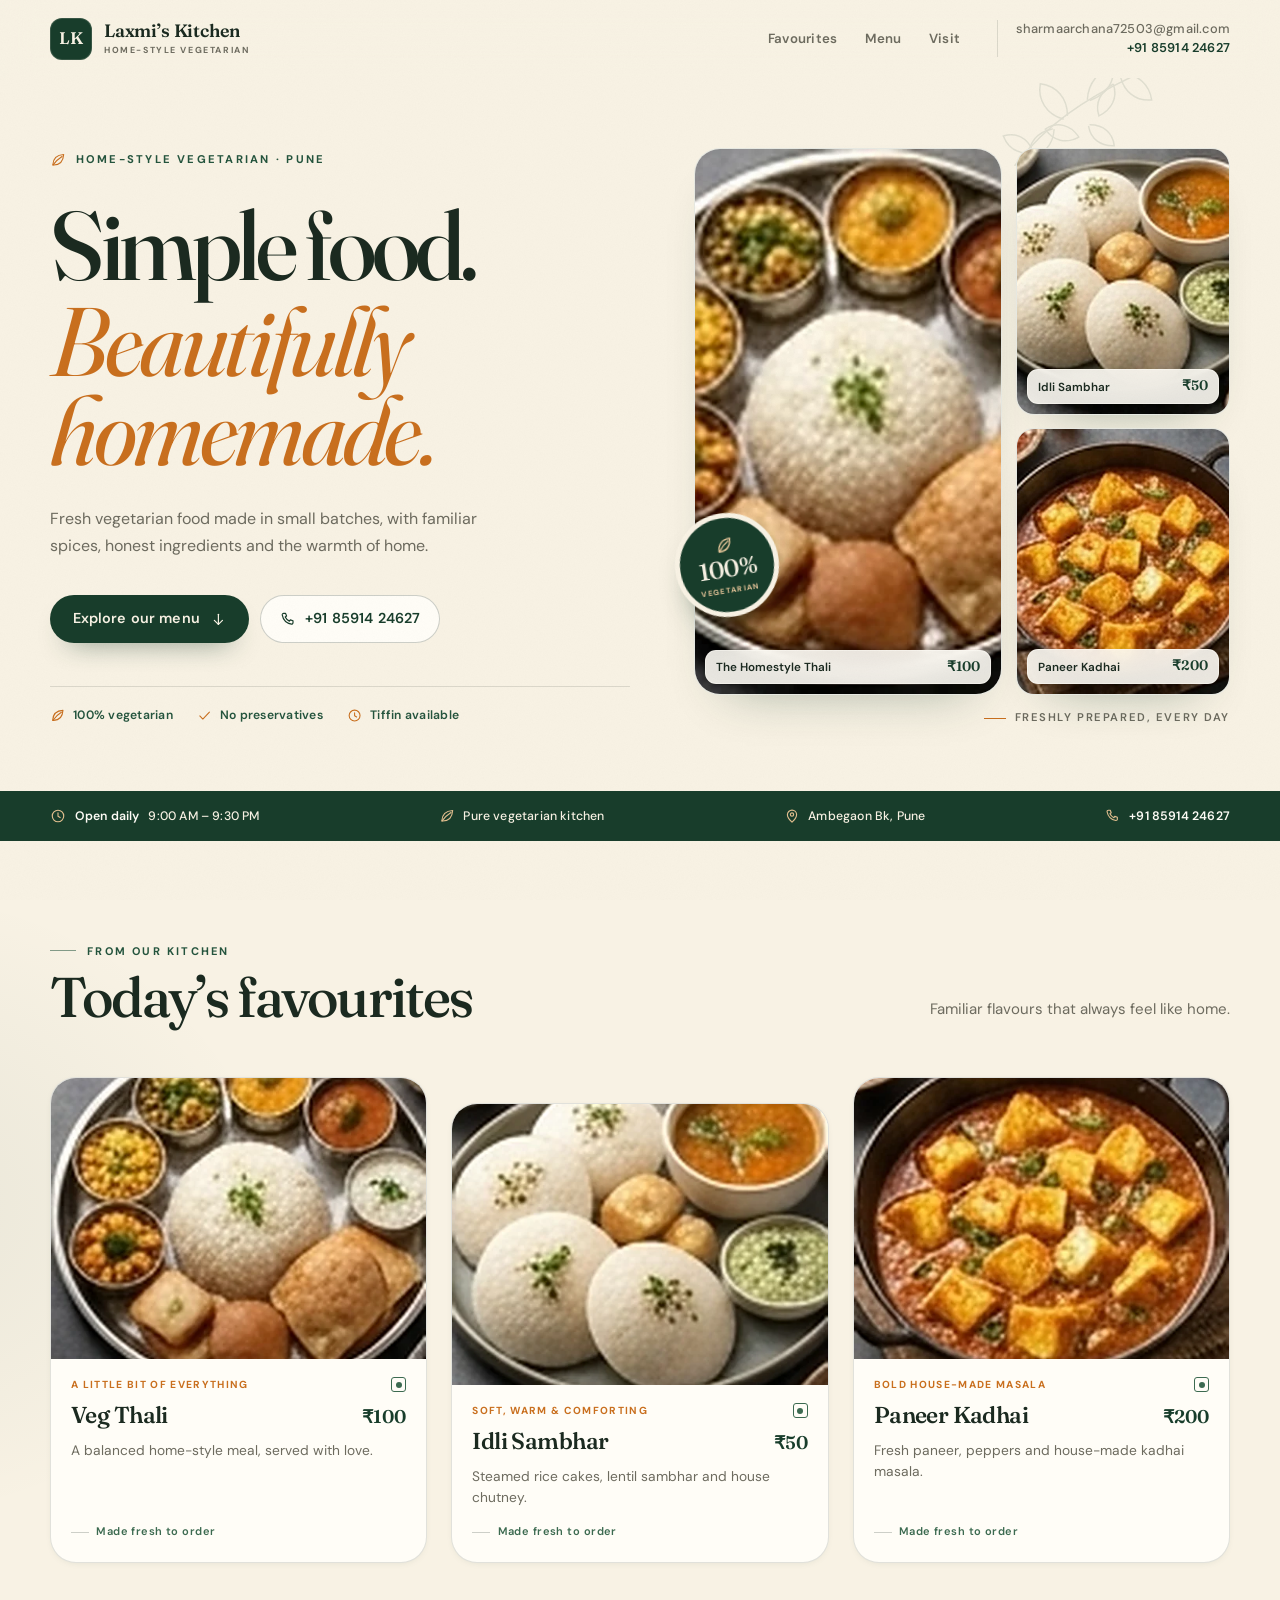
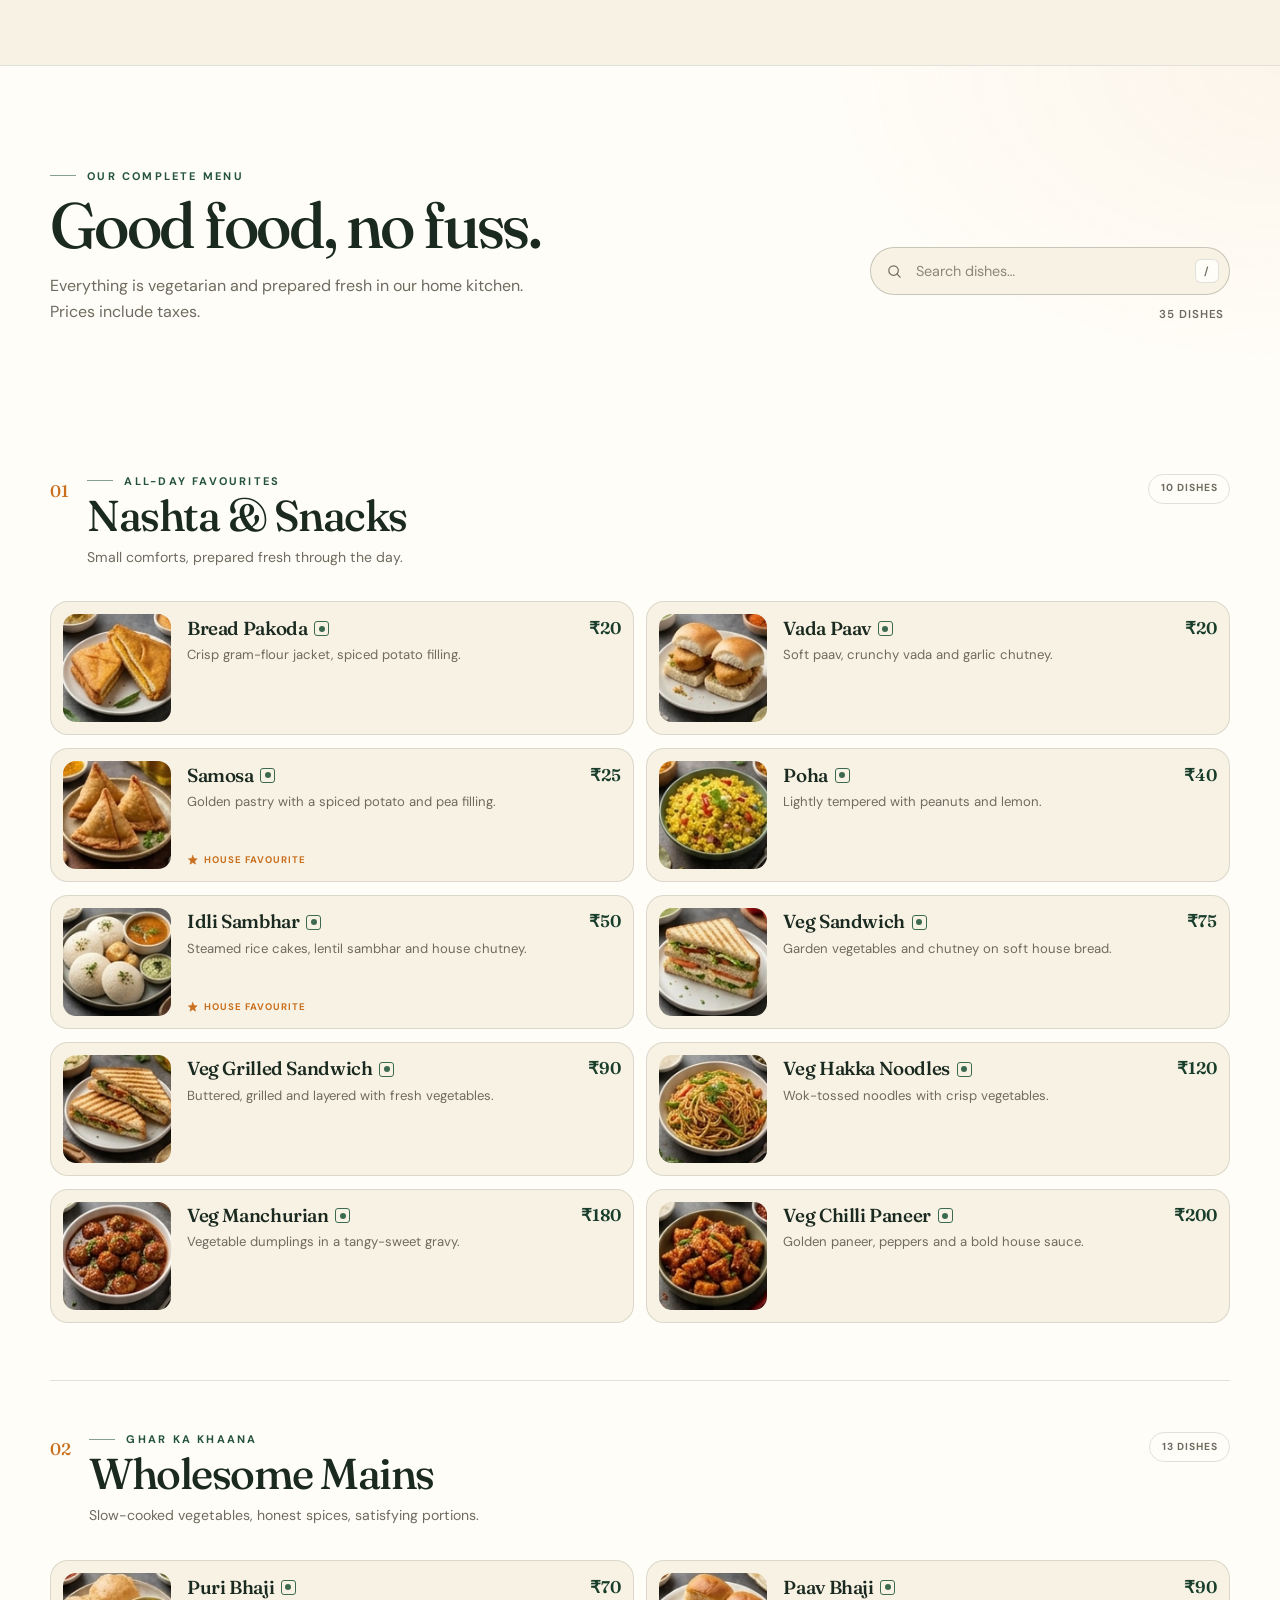
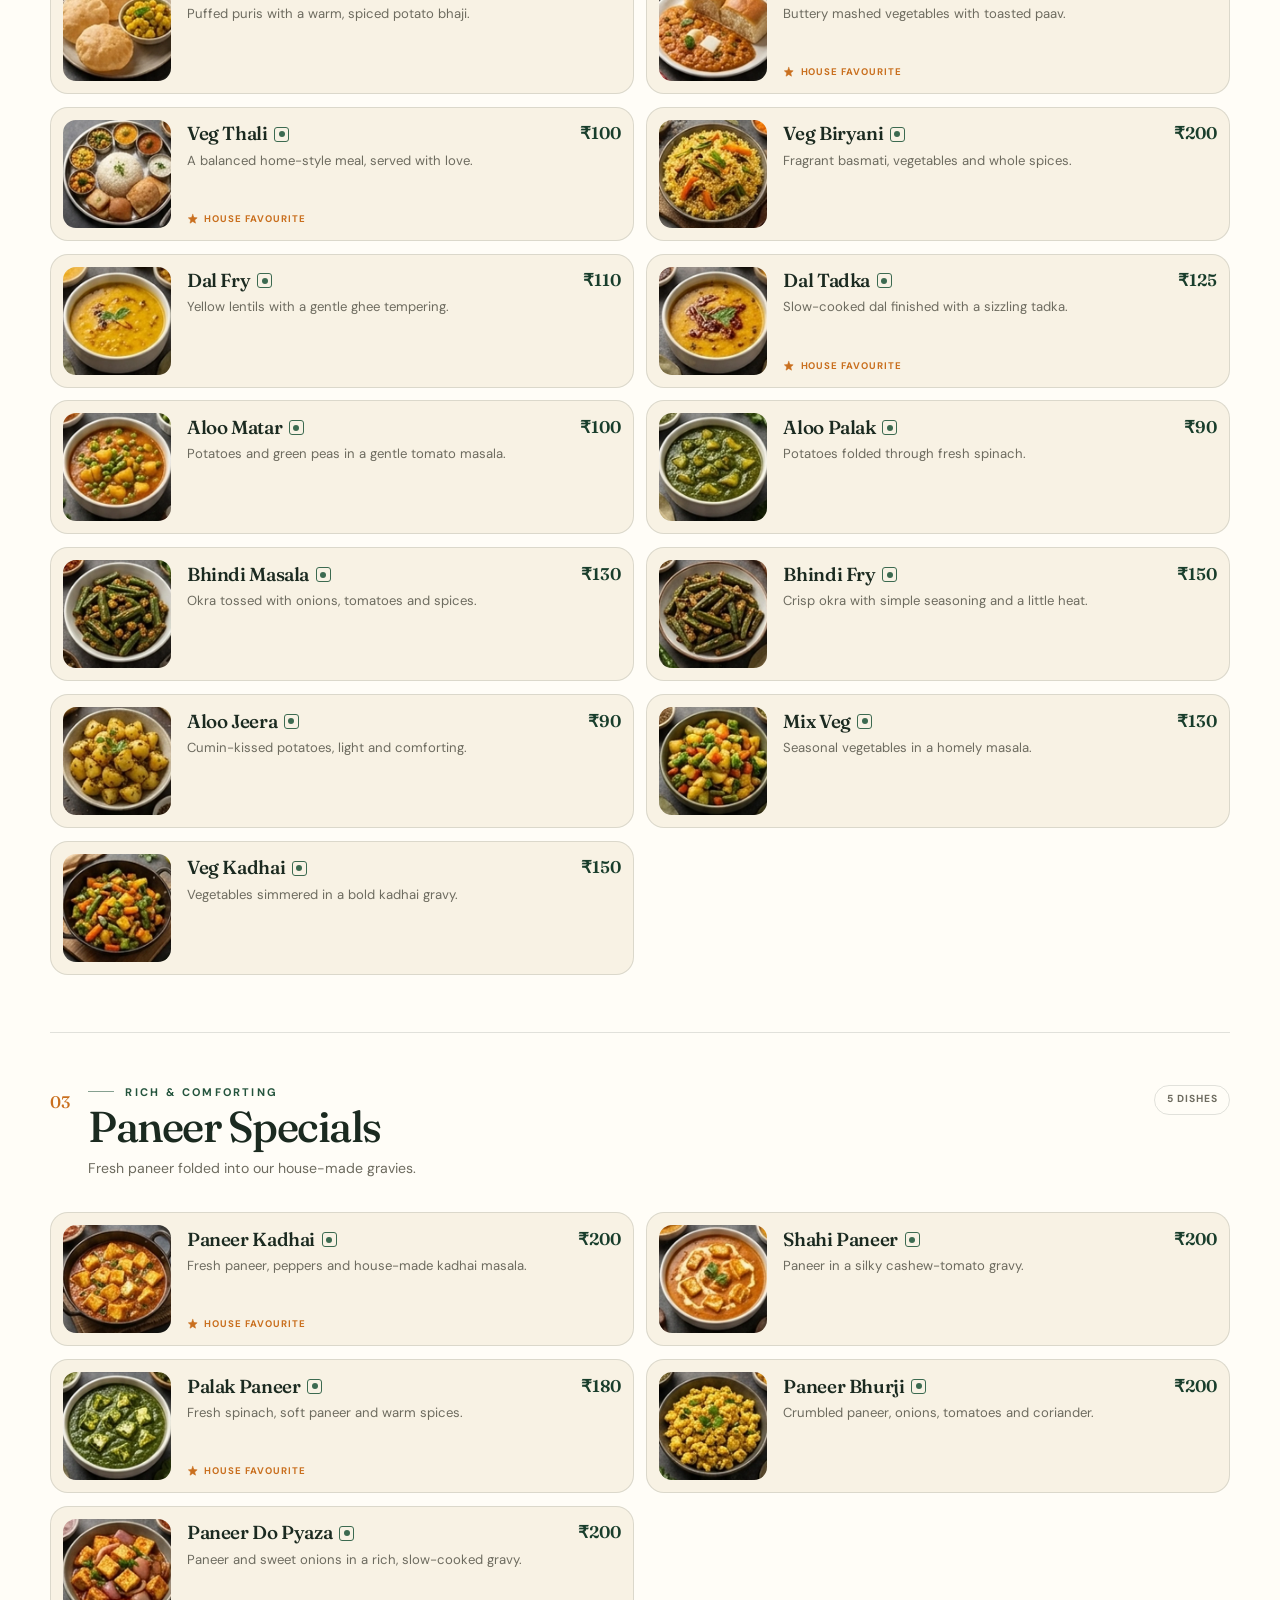
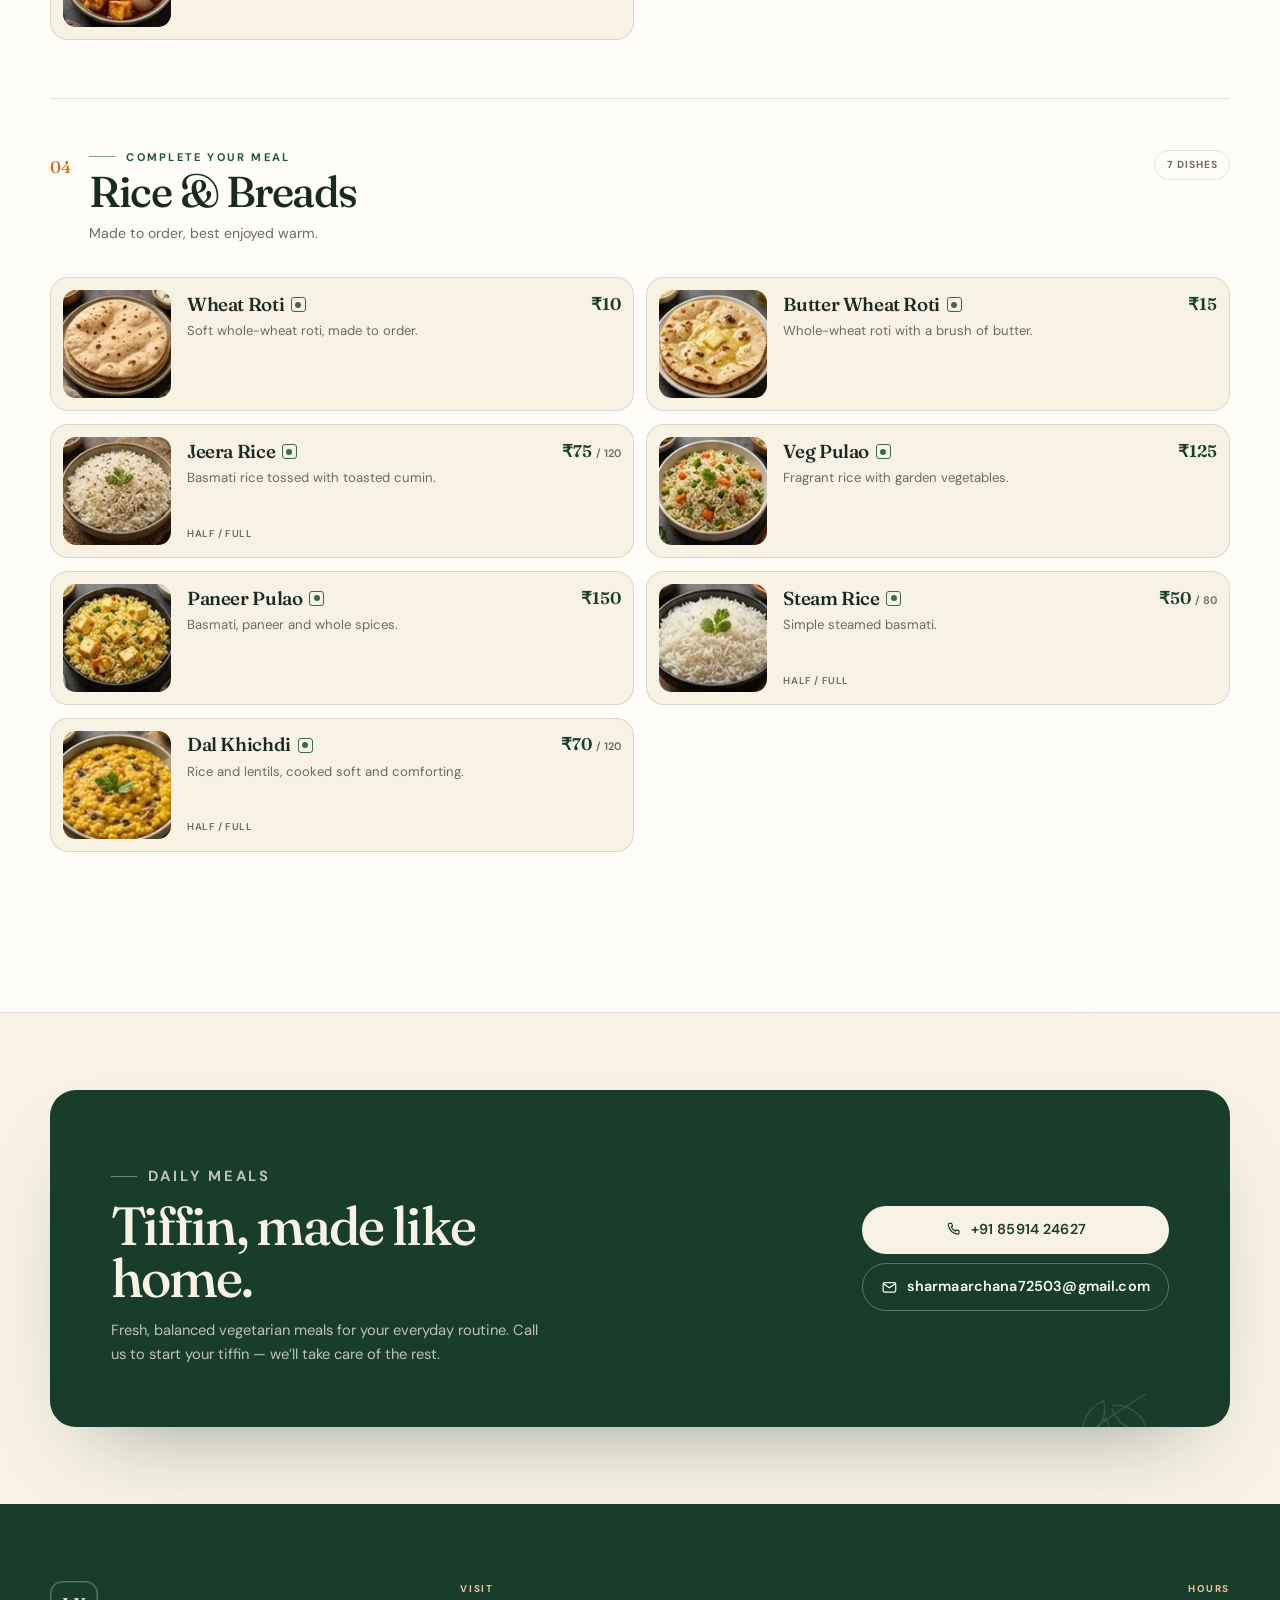
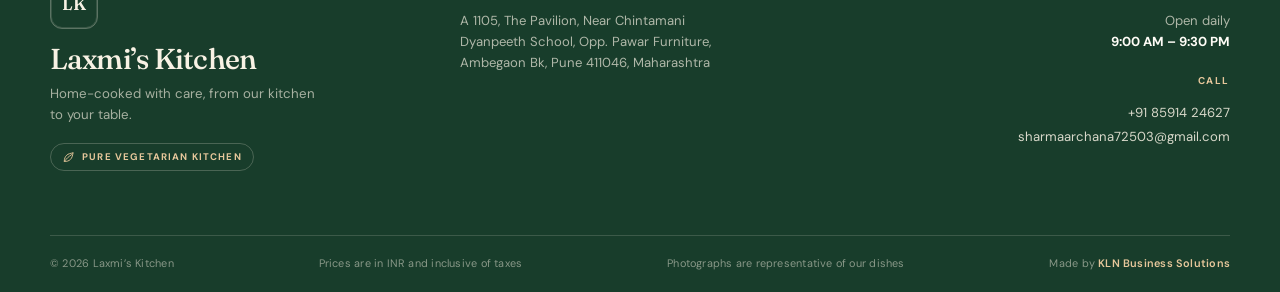
==== index.html @ 430d3365 "Build Laxmi's Kitchen e-menu site Add the 35-dish responsive menu, QR table-card page, static contac" ====
<!doctype html>
<html lang="en">
  <head>
    <meta charset="utf-8" />
    <meta name="viewport" content="width=device-width, initial-scale=1" />
    <title>Laxmi’s Kitchen — Home-style Vegetarian Menu | Ambegaon, Pune</title>
    <meta
      name="description"
      content="Laxmi’s Kitchen is a home-style vegetarian kitchen in Ambegaon Bk, Pune. Explore our menu of fresh snacks, thalis, paneer specials, rice and breads. Tiffin service available."
    />
    <meta name="theme-color" content="#183d2b" />
    <link rel="icon" href="assets/favicon.svg" type="image/svg+xml" />
    <link
      rel="preload"
      href="assets/fonts/fraunces-normal-latin.woff2"
      as="font"
      type="font/woff2"
      crossorigin
    />
    <link
      rel="preload"
      href="assets/fonts/dm-sans-latin.woff2"
      as="font"
      type="font/woff2"
      crossorigin
    />
    <link
      rel="preload"
      href="assets/images/menu/veg-thali.webp"
      as="image"
      type="image/webp"
    />
    <link rel="stylesheet" href="assets/css/styles.css" />

    <meta property="og:type" content="website" />
    <meta property="og:title" content="Laxmi’s Kitchen — Home-style Vegetarian Menu" />
    <meta
      property="og:description"
      content="Simple food, beautifully homemade. Fresh vegetarian snacks, thalis, paneer specials, rice and breads in Ambegaon Bk, Pune."
    />
    <meta property="og:image" content="assets/images/og-cover.jpg" />
    <meta property="og:locale" content="en_IN" />
    <meta name="twitter:card" content="summary_large_image" />
    <meta name="twitter:title" content="Laxmi’s Kitchen — Home-style Vegetarian Menu" />
    <meta
      name="twitter:description"
      content="Simple food, beautifully homemade. Fresh vegetarian food in Ambegaon Bk, Pune."
    />
    <meta name="twitter:image" content="assets/images/og-cover.jpg" />

    <script type="application/ld+json">
      {
        "@context": "https://schema.org",
        "@type": "Restaurant",
        "name": "Laxmi’s Kitchen",
        "description": "Home-style vegetarian kitchen in Ambegaon Bk, Pune. Fresh snacks, thalis, paneer specials, rice and breads. Tiffin service available.",
        "servesCuisine": ["Indian", "Vegetarian", "Home-style"],
        "priceRange": "₹10–₹200",
        "telephone": "+91 85914 24627",
        "email": "sharmaarchana72503@gmail.com",
        "address": {
          "@type": "PostalAddress",
          "streetAddress": "A 1105, The Pavilion, Near Chintamani Dyanpeeth School, Opp. Pawar Furniture, Ambegaon Bk",
          "addressLocality": "Pune",
          "postalCode": "411046",
          "addressRegion": "Maharashtra",
          "addressCountry": "IN"
        },
        "openingHoursSpecification": [
          {
            "@type": "OpeningHoursSpecification",
            "dayOfWeek": [
              "Monday",
              "Tuesday",
              "Wednesday",
              "Thursday",
              "Friday",
              "Saturday",
              "Sunday"
            ],
            "opens": "09:00",
            "closes": "21:30"
          }
        ],
        "hasMenu": "#menu",
        "acceptsReservations": "False"
      }
    </script>

    <script src="assets/js/menu-data.js" defer></script>
    <script src="assets/js/app.js" defer></script>
  </head>

  <body>
    <svg class="sprite" aria-hidden="true" focusable="false">
      <defs>
        <symbol id="icon-leaf" viewBox="0 0 24 24">
          <path d="M20.5 3.8C10.4 4.3 4.7 9 4.2 19.5c9.8.6 15.5-4.7 16.3-15.7Z" />
          <path d="M4.7 19.3C8.4 14.2 12.6 10.2 18 6.8" />
        </symbol>
        <symbol id="icon-clock" viewBox="0 0 24 24">
          <circle cx="12" cy="12" r="8.6" />
          <path d="M12 7.4v4.9l3.2 2" />
        </symbol>
        <symbol id="icon-pin" viewBox="0 0 24 24">
          <path d="M12 21.2s6.9-6.1 6.9-11.1a6.9 6.9 0 1 0-13.8 0c0 5 6.9 11.1 6.9 11.1Z" />
          <circle cx="12" cy="9.9" r="2.5" />
        </symbol>
        <symbol id="icon-phone" viewBox="0 0 24 24">
          <path
            d="M6.6 3.4h2.8l1.4 3.8-1.9 1.4a12.4 12.4 0 0 0 5.9 5.9l1.4-1.9 3.8 1.4v2.8a2 2 0 0 1-2.2 2A16.4 16.4 0 0 1 4.6 5.6a2 2 0 0 1 2-2.2Z"
          />
        </symbol>
        <symbol id="icon-mail" viewBox="0 0 24 24">
          <rect x="3" y="5.2" width="18" height="13.6" rx="2.2" />
          <path d="m4 7 8 5.6L20 7" />
        </symbol>
        <symbol id="icon-arrow-down" viewBox="0 0 24 24">
          <path d="M12 4.8v14.4" />
          <path d="m6.2 13.4 5.8 5.8 5.8-5.8" />
        </symbol>
        <symbol id="icon-arrow-up" viewBox="0 0 24 24">
          <path d="M12 19.2V4.8" />
          <path d="m6.2 10.6 5.8-5.8 5.8 5.8" />
        </symbol>
        <symbol id="icon-arrow-up-right" viewBox="0 0 24 24">
          <path d="M7 17 17 7" />
          <path d="M8.2 7H17v8.8" />
        </symbol>
        <symbol id="icon-search" viewBox="0 0 24 24">
          <circle cx="10.8" cy="10.8" r="6.8" />
          <path d="m15.8 15.8 4.4 4.4" />
        </symbol>
        <symbol id="icon-close" viewBox="0 0 24 24">
          <path d="M6 6l12 12M18 6 6 18" />
        </symbol>
        <symbol id="icon-check" viewBox="0 0 24 24">
          <path d="m4.4 12.6 4.8 4.8 10.4-11" />
        </symbol>
        <symbol id="icon-star" viewBox="0 0 24 24">
          <path d="m12 3.2 2.5 6.4 6.7.5-5.1 4.4 1.6 6.7L12 17.6l-5.7 3.6 1.6-6.7-5.1-4.4 6.7-.5L12 3.2Z" />
        </symbol>
        <symbol id="icon-printer" viewBox="0 0 24 24">
          <path d="M7 8V3.8h10V8" />
          <rect x="3.5" y="8" width="17" height="8.2" rx="2" />
          <path d="M7 13h10v7.2H7z" />
        </symbol>
        <symbol id="icon-download" viewBox="0 0 24 24">
          <path d="M12 3.5v11.2" />
          <path d="m7.2 10 4.8 4.8 4.8-4.8" />
          <path d="M4.8 20.2h14.4" />
        </symbol>
        <symbol id="leaf-branch" viewBox="0 0 240 240">
          <g stroke="currentColor" stroke-width="2.4" stroke-linecap="round" fill="none">
            <path d="M16 224C52 160 106 102 216 36" />
            <path d="M82 140c-27-4-45-24-44-51 27 0 46 17 50 44" />
            <path d="M116 103c-2-26 11-47 34-57 5 25-5 45-29 58" />
            <path d="M70 159c2 24-11 43-34 50-4-24 8-43 31-51" />
            <path d="M154 74c10 20 3 40-16 53-10-20-2-40 15-53" />
            <path d="M164 54c26-2 47 12 54 36-25 6-46-7-55-31" />
            <path d="M38 201c-20 4-37-3-47-21 19-9 38-3 50 17" />
            <path d="M111 165c-19 14-40 12-55-5 17-15 38-13 54 4" />
            <path d="M126 143c21-3 38 8 43 28-22 4-39-6-45-25" />
          </g>
        </symbol>
      </defs>
    </svg>

    <a class="skip-link" href="#menu">Skip to the menu</a>
    <div class="grain" aria-hidden="true"></div>

    <header class="site-header" id="site-header">
      <div class="container header-inner">
        <a class="brand" href="#top" aria-label="Laxmi’s Kitchen — back to top">
          <span class="brand__mark" aria-hidden="true">LK</span>
          <span class="brand__text">
            <strong>Laxmi’s Kitchen</strong>
            <small>Home-style vegetarian</small>
          </span>
        </a>

        <nav class="site-nav" aria-label="Primary">
          <a href="#featured">Favourites</a>
          <a href="#menu">Menu</a>
          <a href="#visit">Visit</a>
        </nav>

        <div class="header-contact">
          <span class="header-contact__line">sharmaarchana72503@gmail.com</span>
          <span class="header-contact__line header-contact__phone">+91 85914 24627</span>
        </div>
      </div>
    </header>

    <main>
      <!-- Hero -->
      <section class="hero" id="top" aria-labelledby="hero-title">
        <svg class="leaf-art leaf-art--hero" aria-hidden="true">
          <use href="#leaf-branch"></use>
        </svg>

        <div class="container hero__inner">
          <div class="hero__copy">
            <p class="hero__kicker">
              <svg class="icon" aria-hidden="true"><use href="#icon-leaf"></use></svg>
              Home-style vegetarian · Pune
            </p>

            <h1 id="hero-title">
              Simple food.<br />
              <em>Beautifully homemade.</em>
            </h1>

            <p class="hero__lead">
              Fresh vegetarian food made in small batches, with familiar spices,
              honest ingredients and the warmth of home.
            </p>

            <div class="hero__actions">
              <a class="btn btn--primary" href="#menu">
                Explore our menu
                <svg class="icon" aria-hidden="true"><use href="#icon-arrow-down"></use></svg>
              </a>
              <span class="contact-card contact-card--outline">
                <svg class="icon" aria-hidden="true"><use href="#icon-phone"></use></svg>
                <span>+91 85914 24627</span>
              </span>
            </div>

            <div class="hero__trust">
              <span>
                <svg class="icon" aria-hidden="true"><use href="#icon-leaf"></use></svg>
                100% vegetarian
              </span>
              <span>
                <svg class="icon" aria-hidden="true"><use href="#icon-check"></use></svg>
                No preservatives
              </span>
              <span>
                <svg class="icon" aria-hidden="true"><use href="#icon-clock"></use></svg>
                Tiffin available
              </span>
            </div>
          </div>

          <div class="hero__visual">
            <div class="hero-gallery">
              <figure class="hero-card hero-card--tall">
                <img
                  src="assets/images/menu/veg-thali.webp"
                  alt="A home-style vegetarian thali with rice, rotis, dal and seasonal vegetables"
                  width="480"
                  height="480"
                  fetchpriority="high"
                  decoding="async"
                />
                <figcaption>
                  <span>The Homestyle Thali</span>
                  <strong>₹100</strong>
                </figcaption>
              </figure>

              <figure class="hero-card">
                <img
                  src="assets/images/menu/idli-sambhar.webp"
                  alt="Soft idlis served with sambhar and coconut chutney"
                  width="480"
                  height="480"
                  decoding="async"
                />
                <figcaption>
                  <span>Idli Sambhar</span>
                  <strong>₹50</strong>
                </figcaption>
              </figure>

              <figure class="hero-card">
                <img
                  src="assets/images/menu/paneer-kadhai.webp"
                  alt="Paneer kadhai with peppers in a rich tomato gravy"
                  width="480"
                  height="480"
                  decoding="async"
                />
                <figcaption>
                  <span>Paneer Kadhai</span>
                  <strong>₹200</strong>
                </figcaption>
              </figure>
            </div>

            <div class="hero-seal" aria-hidden="true">
              <svg class="icon"><use href="#icon-leaf"></use></svg>
              <strong>100%</strong>
              <span>Vegetarian</span>
            </div>

            <p class="hero__caption">Freshly prepared, every day</p>
          </div>
        </div>
      </section>

      <!-- Info strip -->
      <div class="info-strip">
        <div class="container info-strip__inner">
          <span>
            <svg class="icon" aria-hidden="true"><use href="#icon-clock"></use></svg>
            <span><strong>Open daily</strong> 9:00 AM – 9:30 PM</span>
          </span>
          <span>
            <svg class="icon" aria-hidden="true"><use href="#icon-leaf"></use></svg>
            Pure vegetarian kitchen
          </span>
          <span>
            <svg class="icon" aria-hidden="true"><use href="#icon-pin"></use></svg>
            Ambegaon Bk, Pune
          </span>
          <span>
            <svg class="icon" aria-hidden="true"><use href="#icon-phone"></use></svg>
            <strong>+91 85914 24627</strong>
          </span>
        </div>
      </div>

      <!-- Featured -->
      <section class="section featured" id="featured" aria-labelledby="featured-title">
        <div class="container">
          <header class="section-head">
            <div>
              <p class="eyebrow">From our kitchen</p>
              <h2 id="featured-title">Today’s favourites</h2>
            </div>
            <p class="section-head__note">
              Familiar flavours that always feel like home.
            </p>
          </header>

          <div class="featured-grid" id="featured-grid"></div>
        </div>
      </section>

      <!-- Menu -->
      <section class="section menu" id="menu" aria-labelledby="menu-title">
        <div class="container">
          <div class="menu-intro">
            <div class="menu-intro__copy">
              <p class="eyebrow">Our complete menu</p>
              <h2 id="menu-title">Good food, no fuss.</h2>
              <p>
                Everything is vegetarian and prepared fresh in our home kitchen.
                Prices include taxes.
              </p>
            </div>

            <div class="menu-tools">
              <label class="search" for="menu-search">
                <svg class="icon" aria-hidden="true"><use href="#icon-search"></use></svg>
                <input
                  type="search"
                  id="menu-search"
                  name="menu-search"
                  placeholder="Search dishes…"
                  aria-label="Search the menu"
                  autocomplete="off"
                  spellcheck="false"
                />
                <kbd aria-hidden="true">/</kbd>
                <button
                  class="search__clear"
                  type="button"
                  id="search-clear"
                  aria-label="Clear search"
                >
                  <svg class="icon" aria-hidden="true"><use href="#icon-close"></use></svg>
                </button>
              </label>
              <p class="menu-count" id="menu-count" aria-live="polite">35 dishes</p>
            </div>
          </div>

          <nav class="category-nav" id="category-nav" aria-label="Menu categories"></nav>

          <div class="menu-groups" id="menu-groups"></div>

          <div class="menu-empty" id="menu-empty" hidden>
            <svg class="icon" aria-hidden="true"><use href="#icon-search"></use></svg>
            <h3>No dishes found</h3>
            <p>Try another name, or clearly search for a category like “paneer”.</p>
            <button class="btn btn--outline btn--small" type="button" id="empty-clear">
              Clear search
            </button>
          </div>

          <noscript>
            <p style="margin-top: 2rem; font-size: 0.95rem">
              Our interactive menu needs JavaScript. Please call
              <strong>+91 85914 24627</strong> to order, or ask us for a printed menu.
            </p>
          </noscript>
        </div>
      </section>

      <!-- Tiffin -->
      <div class="tiffin-wrap">
        <div class="container">
          <section class="tiffin" aria-labelledby="tiffin-title">
            <svg class="leaf-art" aria-hidden="true"><use href="#leaf-branch"></use></svg>
            <div class="tiffin__copy">
              <p class="eyebrow eyebrow--light">Daily meals</p>
              <h2 id="tiffin-title">Tiffin, made like home.</h2>
              <p>
                Fresh, balanced vegetarian meals for your everyday routine. Call us
                to start your tiffin — we’ll take care of the rest.
              </p>
            </div>
            <div class="tiffin__actions">
              <span class="contact-card contact-card--cream">
                <svg class="icon" aria-hidden="true"><use href="#icon-phone"></use></svg>
                <span>+91 85914 24627</span>
              </span>
              <span class="contact-card contact-card--ghost-light contact-card--email">
                <svg class="icon" aria-hidden="true"><use href="#icon-mail"></use></svg>
                <span>sharmaarchana72503@gmail.com</span>
              </span>
            </div>
          </section>
        </div>
      </div>
    </main>

    <!-- Footer -->
    <footer class="site-footer" id="visit">
      <svg class="leaf-art" aria-hidden="true"><use href="#leaf-branch"></use></svg>
      <div class="container">
        <div class="footer-grid">
          <div class="footer-brand">
            <span class="brand__mark brand__mark--light" aria-hidden="true">LK</span>
            <h2>Laxmi’s Kitchen</h2>
            <p>Home-cooked with care, from our kitchen to your table.</p>
            <span class="footer-tag">
              <svg class="icon" aria-hidden="true"><use href="#icon-leaf"></use></svg>
              Pure vegetarian kitchen
            </span>
          </div>

          <div class="footer-col">
            <h3>Visit</h3>
            <address>
              A 1105, The Pavilion, Near Chintamani Dyanpeeth School,
              Opp. Pawar Furniture, Ambegaon Bk, Pune 411046, Maharashtra
            </address>
          </div>

          <div class="footer-col">
            <h3>Hours</h3>
            <p>Open daily<br /><strong>9:00 AM – 9:30 PM</strong></p>
            <h3 class="footer-spaced">Call</h3>
            <span class="footer-contact">+91 85914 24627</span>
            <span class="footer-contact footer-email">sharmaarchana72503@gmail.com</span>
          </div>
        </div>

        <div class="footer-bottom">
          <span>© <span id="year">2026</span> Laxmi’s Kitchen</span>
          <span>Prices are in INR and inclusive of taxes</span>
          <span>Photographs are representative of our dishes</span>
          <span class="footer-credit">Made by <strong>KLN Business Solutions</strong></span>
        </div>
      </div>
    </footer>

    <button class="to-top" type="button" id="to-top" aria-label="Back to top" title="Back to top">
      <svg class="icon" aria-hidden="true"><use href="#icon-arrow-up"></use></svg>
    </button>

  </body>
</html>
---- assets/css/styles.css ----
/* ==========================================================================
   Laxmi's Kitchen — styles
   A warm, editorial e-menu. No frameworks, no build step.
   ========================================================================== */

/* ---------- Fonts ---------- */
@font-face {
  font-family: "Fraunces";
  src: url("../fonts/fraunces-normal-latin.woff2") format("woff2");
  font-weight: 400 700;
  font-style: normal;
  font-display: swap;
}

@font-face {
  font-family: "Fraunces";
  src: url("../fonts/fraunces-italic-latin.woff2") format("woff2");
  font-weight: 400 600;
  font-style: italic;
  font-display: swap;
}

@font-face {
  font-family: "DM Sans";
  src: url("../fonts/dm-sans-latin.woff2") format("woff2");
  font-weight: 400 700;
  font-style: normal;
  font-display: swap;
}

/* ---------- Tokens ---------- */
:root {
  --font-serif: "Fraunces", "Iowan Old Style", "Palatino Linotype", Georgia, serif;
  --font-sans: "DM Sans", ui-sans-serif, system-ui, -apple-system, "Segoe UI", sans-serif;

  --cream: #f8f2e4;
  --cream-deep: #f1e7d2;
  --paper: #fffdf7;
  --ink: #1b2a20;
  --green: #183d2b;
  --green-2: #24543d;
  --green-3: #3c6a50;
  --sage: #879b89;
  --saffron: #c96f1e;
  --saffron-soft: #f1dfc6;
  --terracotta: #b4522b;
  --muted: #6d6b5f;
  --line: rgba(27, 42, 32, 0.13);
  --line-strong: rgba(27, 42, 32, 0.22);

  --shadow-sm: 0 2px 10px -6px rgba(24, 61, 43, 0.25);
  --shadow-md: 0 24px 50px -34px rgba(24, 61, 43, 0.45);
  --shadow-lg: 0 40px 90px -50px rgba(24, 61, 43, 0.55);

  --radius-sm: 12px;
  --radius: 18px;
  --radius-lg: 26px;
  --header-h: 78px;
  --gutter: clamp(1.15rem, 4vw, 3rem);
  --max: 1180px;
  --ease: cubic-bezier(0.2, 0.7, 0.2, 1);
}

/* ---------- Reset ---------- */
*,
*::before,
*::after {
  box-sizing: border-box;
}

* {
  margin: 0;
}

html {
  scroll-behavior: smooth;
  -webkit-text-size-adjust: 100%;
}

body {
  min-height: 100vh;
  font-family: var(--font-sans);
  font-size: 1rem;
  line-height: 1.6;
  color: var(--ink);
  background:
    radial-gradient(900px 620px at 88% -8%, rgba(201, 111, 30, 0.12), transparent 62%),
    radial-gradient(720px 540px at -12% 18%, rgba(24, 61, 43, 0.07), transparent 60%),
    var(--cream);
  -webkit-font-smoothing: antialiased;
  text-rendering: optimizeLegibility;
  overflow-x: hidden;
}

img,
svg {
  display: block;
  max-width: 100%;
}

img {
  height: auto;
}

button,
input {
  font: inherit;
  color: inherit;
}

button {
  cursor: pointer;
  border: 0;
  background: none;
}

a {
  color: inherit;
  text-decoration: none;
}

address {
  font-style: normal;
}

::selection {
  background: var(--green);
  color: var(--cream);
}

:focus-visible {
  outline: 2.5px solid var(--saffron);
  outline-offset: 3px;
  border-radius: 4px;
}

/* ---------- Utilities ---------- */
[hidden] {
  display: none !important;
}

.sprite {
  position: absolute;
  width: 0;
  height: 0;
  overflow: hidden;
}

.container {
  width: min(100% - (var(--gutter) * 2), var(--max));
  margin-inline: auto;
}

.eyebrow {
  display: flex;
  align-items: center;
  gap: 0.7rem;
  font-size: 0.69rem;
  font-weight: 700;
  letter-spacing: 0.2em;
  line-height: 1.3;
  text-transform: uppercase;
  color: var(--green-2);
}

.eyebrow::before {
  content: "";
  width: 26px;
  height: 1px;
  flex: 0 0 auto;
  background: currentColor;
  opacity: 0.55;
}

.eyebrow--light {
  color: #e6c79b;
}

.icon {
  width: 1.15rem;
  height: 1.15rem;
  flex: 0 0 auto;
  fill: none;
  stroke: currentColor;
  stroke-width: 1.7;
  stroke-linecap: round;
  stroke-linejoin: round;
}

.skip-link {
  position: fixed;
  top: 0.75rem;
  left: 0.75rem;
  z-index: 200;
  padding: 0.65rem 1rem;
  border-radius: 999px;
  background: var(--green);
  color: var(--cream);
  font-size: 0.85rem;
  font-weight: 600;
  transform: translateY(-160%);
  transition: transform 0.2s var(--ease);
}

.skip-link:focus {
  transform: translateY(0);
}

.visually-hidden {
  position: absolute !important;
  width: 1px;
  height: 1px;
  padding: 0;
  margin: -1px;
  overflow: hidden;
  clip: rect(0 0 0 0);
  white-space: nowrap;
  border: 0;
}

/* Paper grain */
.grain {
  position: fixed;
  inset: 0;
  z-index: 90;
  pointer-events: none;
  opacity: 0.22;
  mix-blend-mode: multiply;
  background-image: url("data:image/svg+xml,%3Csvg xmlns='http://www.w3.org/2000/svg' width='180' height='180'%3E%3Cfilter id='n'%3E%3CfeTurbulence type='fractalNoise' baseFrequency='.85' numOctaves='3' stitchTiles='stitch'/%3E%3CfeColorMatrix type='saturate' values='0'/%3E%3C/filter%3E%3Crect width='100%25' height='100%25' filter='url(%23n)' opacity='.16'/%3E%3C/svg%3E");
}

/* ---------- Buttons ---------- */
.btn {
  display: inline-flex;
  align-items: center;
  justify-content: center;
  gap: 0.6rem;
  min-height: 48px;
  padding: 0.85rem 1.35rem;
  border: 1px solid transparent;
  border-radius: 999px;
  font-size: 0.9rem;
  font-weight: 600;
  line-height: 1.1;
  letter-spacing: 0.01em;
  white-space: nowrap;
  transition: background-color 0.25s var(--ease), border-color 0.25s var(--ease),
    color 0.25s var(--ease), transform 0.25s var(--ease), box-shadow 0.25s var(--ease);
}

.btn:hover {
  transform: translateY(-2px);
}

.btn:active {
  transform: translateY(0);
}

.btn--primary {
  background: var(--green);
  color: var(--cream);
  box-shadow: 0 14px 28px -18px rgba(24, 61, 43, 0.85);
}

.btn--primary:hover {
  background: var(--green-2);
  box-shadow: 0 18px 34px -18px rgba(24, 61, 43, 0.85);
}

.btn--outline {
  border-color: var(--line-strong);
  background: transparent;
  color: var(--ink);
}

.btn--outline:hover {
  border-color: var(--green);
  background: rgba(24, 61, 43, 0.04);
}

.btn--cream {
  background: var(--cream);
  color: var(--green);
}

.btn--cream:hover {
  background: var(--paper);
}

.btn--ghost-light {
  border-color: rgba(248, 242, 228, 0.3);
  color: var(--cream);
}

.btn--ghost-light:hover {
  border-color: rgba(248, 242, 228, 0.65);
  background: rgba(248, 242, 228, 0.07);
}

.btn--small {
  min-height: 40px;
  padding: 0.62rem 1rem;
  font-size: 0.82rem;
}

.btn .icon {
  width: 1.05rem;
  height: 1.05rem;
}

/* Static contact displays — deliberately non-interactive */
.contact-card {
  display: inline-flex;
  align-items: center;
  justify-content: center;
  gap: 0.55rem;
  min-height: 48px;
  padding: 0.8rem 1.15rem;
  border: 1px solid var(--line-strong);
  border-radius: 999px;
  background: var(--paper);
  color: var(--green);
  font-size: 0.9rem;
  font-weight: 600;
  line-height: 1.2;
  letter-spacing: 0.01em;
  text-align: center;
  cursor: default;
  user-select: text;
}

.contact-card .icon {
  flex: 0 0 auto;
  width: 1.05rem;
  height: 1.05rem;
  color: currentColor;
}

.contact-card--cream {
  border-color: transparent;
  background: var(--cream);
  color: var(--green);
}

.contact-card--ghost-light {
  border-color: rgba(248, 242, 228, 0.3);
  background: transparent;
  color: var(--paper);
}

.contact-card--email {
  max-width: 100%;
  white-space: normal;
  overflow-wrap: anywhere;
  line-height: 1.35;
}

/* ---------- Header ---------- */
.site-header {
  position: sticky;
  top: 0;
  z-index: 60;
  height: var(--header-h);
  background: color-mix(in srgb, var(--cream) 78%, transparent);
  border-bottom: 1px solid transparent;
  backdrop-filter: blur(16px) saturate(1.2);
  -webkit-backdrop-filter: blur(16px) saturate(1.2);
  transition: border-color 0.3s var(--ease), background-color 0.3s var(--ease),
    box-shadow 0.3s var(--ease);
}

.site-header.is-scrolled {
  background: color-mix(in srgb, var(--cream) 92%, transparent);
  border-bottom-color: var(--line);
  box-shadow: 0 18px 40px -38px rgba(24, 61, 43, 0.65);
}

.header-inner {
  height: 100%;
  display: flex;
  align-items: center;
  gap: 1.2rem;
}

.brand {
  display: inline-flex;
  align-items: center;
  gap: 0.75rem;
  flex: 0 0 auto;
  border-radius: 12px;
}

.brand__mark {
  display: grid;
  place-items: center;
  width: 42px;
  height: 42px;
  border-radius: 12px;
  background: var(--green);
  color: var(--cream);
  font-family: var(--font-serif);
  font-size: 1.05rem;
  font-weight: 600;
  letter-spacing: 0.02em;
  box-shadow: inset 0 0 0 1px rgba(248, 242, 228, 0.14);
}

.brand__text {
  display: flex;
  flex-direction: column;
  line-height: 1.05;
}

.brand__text strong {
  font-family: var(--font-serif);
  font-size: 1.12rem;
  font-weight: 600;
  letter-spacing: -0.01em;
}

.brand__text small {
  margin-top: 0.28rem;
  font-size: 0.55rem;
  font-weight: 700;
  letter-spacing: 0.18em;
  text-transform: uppercase;
  color: var(--muted);
}

.site-nav {
  display: flex;
  align-items: center;
  gap: 1.7rem;
  margin-left: auto;
}

.site-nav a {
  position: relative;
  padding-block: 0.35rem;
  font-size: 0.83rem;
  font-weight: 600;
  letter-spacing: 0.02em;
  color: var(--muted);
  transition: color 0.2s var(--ease);
}

.site-nav a::after {
  content: "";
  position: absolute;
  left: 0;
  right: 0;
  bottom: 0;
  height: 1.5px;
  background: var(--saffron);
  transform: scaleX(0);
  transform-origin: left;
  transition: transform 0.3s var(--ease);
}

.site-nav a:hover {
  color: var(--ink);
}

.site-nav a:hover::after {
  transform: scaleX(1);
}

.header-contact {
  display: flex;
  flex-direction: column;
  align-items: flex-end;
  gap: 0.12rem;
  margin-left: 1.1rem;
  padding-left: 1.1rem;
  border-left: 1px solid var(--line);
  font-size: 0.8rem;
  font-weight: 500;
  line-height: 1.4;
  letter-spacing: 0.015em;
  color: var(--muted);
  text-align: right;
  cursor: default;
}

.header-contact__line {
  white-space: nowrap;
}

.header-contact__phone {
  color: var(--green);
  font-weight: 600;
  font-variant-numeric: tabular-nums;
}

.icon-btn {
  display: grid;
  place-items: center;
  width: 40px;
  height: 40px;
  border: 1px solid var(--line);
  border-radius: 50%;
  color: var(--green);
  background: transparent;
  transition: background-color 0.2s var(--ease), border-color 0.2s var(--ease);
}

.icon-btn:hover {
  background: rgba(24, 61, 43, 0.06);
  border-color: var(--line-strong);
}

/* ---------- Hero ---------- */
.hero {
  position: relative;
  isolation: isolate;
  padding-block: clamp(2.4rem, 5.5vw, 5.2rem) clamp(2.6rem, 5vw, 4.6rem);
  overflow: hidden;
}

.leaf-art {
  position: absolute;
  z-index: -1;
  width: clamp(320px, 42vw, 620px);
  color: var(--green);
  opacity: 0.1;
  pointer-events: none;
}

.leaf-art--hero {
  top: -6%;
  right: -8%;
  transform: rotate(8deg);
  width: clamp(360px, 46vw, 680px);
}

.hero__inner {
  display: grid;
  grid-template-columns: minmax(0, 1.04fr) minmax(0, 0.96fr);
  align-items: center;
  gap: clamp(2.4rem, 5vw, 5.4rem);
}

.hero__copy {
  position: relative;
  z-index: 1;
}

.hero__kicker {
  display: inline-flex;
  align-items: center;
  gap: 0.6rem;
  margin-bottom: clamp(1.3rem, 2.5vw, 2rem);
  font-size: 0.7rem;
  font-weight: 700;
  letter-spacing: 0.2em;
  text-transform: uppercase;
  color: var(--green-2);
}

.hero__kicker .icon {
  width: 1rem;
  height: 1rem;
  color: var(--saffron);
}

.hero h1 {
  max-width: 10ch;
  font-family: var(--font-serif);
  font-size: clamp(3.5rem, 7.6vw, 6.7rem);
  font-weight: 500;
  line-height: 0.92;
  letter-spacing: -0.045em;
  color: var(--ink);
}

.hero h1 em {
  display: inline-block;
  margin-top: 0.06em;
  font-weight: 400;
  font-style: italic;
  letter-spacing: -0.035em;
  color: var(--saffron);
}

.hero__lead {
  max-width: 43ch;
  margin-top: clamp(1.4rem, 2.4vw, 2rem);
  font-size: clamp(1rem, 1.2vw, 1.1rem);
  line-height: 1.65;
  color: var(--muted);
}

.hero__actions {
  display: flex;
  flex-wrap: wrap;
  align-items: center;
  gap: 0.7rem;
  margin-top: clamp(1.7rem, 2.8vw, 2.3rem);
}

.hero__trust {
  display: flex;
  flex-wrap: wrap;
  gap: 0.7rem 1.5rem;
  margin-top: clamp(2rem, 3.4vw, 2.8rem);
  padding-top: 1.15rem;
  border-top: 1px solid var(--line);
}

.hero__trust span {
  display: inline-flex;
  align-items: center;
  gap: 0.5rem;
  font-size: 0.76rem;
  font-weight: 600;
  letter-spacing: 0.02em;
  color: var(--green-2);
}

.hero__trust .icon {
  width: 0.95rem;
  height: 0.95rem;
  color: var(--saffron);
}

/* Hero gallery */
.hero__visual {
  position: relative;
}

.hero-gallery {
  display: grid;
  grid-template-columns: minmax(0, 1.18fr) minmax(0, 0.82fr);
  grid-template-rows: repeat(2, minmax(0, 1fr));
  gap: 0.85rem;
  aspect-ratio: 0.98;
  max-width: 540px;
  margin-left: auto;
}

.hero-card {
  position: relative;
  overflow: hidden;
  border: 1px solid rgba(24, 61, 43, 0.1);
  border-radius: var(--radius);
  background: var(--paper);
  box-shadow: var(--shadow-md);
  opacity: 0;
  animation: card-in 0.9s var(--ease) forwards;
}

.hero-card:nth-child(1) {
  animation-delay: 0.12s;
}

.hero-card:nth-child(2) {
  animation-delay: 0.26s;
}

.hero-card:nth-child(3) {
  animation-delay: 0.4s;
}

.hero-card--tall {
  grid-row: 1 / 3;
  border-radius: var(--radius-lg);
}

.hero-card img {
  width: 100%;
  height: 100%;
  object-fit: cover;
  transition: transform 1.2s var(--ease);
}

.hero-card:hover img {
  transform: scale(1.035);
}

.hero-card figcaption {
  position: absolute;
  left: 0.6rem;
  right: 0.6rem;
  bottom: 0.6rem;
  display: flex;
  align-items: center;
  justify-content: space-between;
  gap: 0.5rem;
  padding: 0.5rem 0.65rem;
  border: 1px solid rgba(255, 253, 247, 0.5);
  border-radius: 11px;
  background: rgba(255, 253, 247, 0.9);
  backdrop-filter: blur(10px);
  -webkit-backdrop-filter: blur(10px);
  font-size: 0.73rem;
  font-weight: 600;
  line-height: 1.2;
  color: var(--ink);
}

.hero-card figcaption strong {
  font-family: var(--font-serif);
  font-size: 0.86rem;
  font-weight: 600;
  color: var(--green);
  white-space: nowrap;
}

.hero-seal {
  position: absolute;
  left: -1.2rem;
  bottom: 19%;
  z-index: 2;
  display: grid;
  place-content: center;
  width: 104px;
  height: 104px;
  padding-top: 0.15rem;
  border: 5px solid var(--cream);
  border-radius: 50%;
  background: var(--green);
  color: var(--cream);
  text-align: center;
  transform: rotate(-9deg);
  box-shadow: 0 20px 34px -20px rgba(24, 61, 43, 0.8);
}

.hero-seal .icon {
  width: 1.15rem;
  height: 1.15rem;
  margin: 0 auto 0.18rem;
  color: #e8c79a;
}

.hero-seal strong {
  font-family: var(--font-serif);
  font-size: 1.5rem;
  font-weight: 500;
  line-height: 1;
  letter-spacing: -0.03em;
}

.hero-seal span {
  display: block;
  margin-top: 0.22rem;
  font-size: 0.47rem;
  font-weight: 700;
  letter-spacing: 0.18em;
  text-transform: uppercase;
  color: #e8c79a;
}

.hero__caption {
  display: flex;
  align-items: center;
  justify-content: flex-end;
  gap: 0.55rem;
  margin-top: 0.9rem;
  font-size: 0.7rem;
  font-weight: 600;
  letter-spacing: 0.14em;
  text-transform: uppercase;
  color: var(--muted);
}

.hero__caption::before {
  content: "";
  width: 22px;
  height: 1px;
  background: var(--saffron);
}

@keyframes card-in {
  from {
    opacity: 0;
    transform: translateY(18px) scale(0.985);
  }
  to {
    opacity: 1;
    transform: none;
  }
}

/* ---------- Info strip ---------- */
.info-strip {
  position: relative;
  background: var(--green);
  color: var(--cream);
}

.info-strip__inner {
  display: flex;
  flex-wrap: wrap;
  align-items: center;
  justify-content: space-between;
  gap: 0.65rem 1.8rem;
  padding-block: 0.95rem;
  font-size: 0.77rem;
  font-weight: 500;
  letter-spacing: 0.015em;
}

.info-strip span {
  display: inline-flex;
  align-items: center;
  gap: 0.55rem;
}

.info-strip .icon {
  width: 1rem;
  height: 1rem;
  color: #e2bf8f;
}

.info-strip strong {
  font-weight: 600;
  color: var(--paper);
}

/* ---------- Section heading ---------- */
.section {
  padding-block: clamp(3.6rem, 8vw, 6.8rem);
}

.section-head {
  display: flex;
  align-items: flex-end;
  justify-content: space-between;
  gap: 2rem;
  margin-bottom: clamp(2rem, 4vw, 3.4rem);
}

.section-head h2 {
  margin-top: 0.7rem;
  font-family: var(--font-serif);
  font-size: clamp(2.2rem, 4.4vw, 3.5rem);
  font-weight: 500;
  line-height: 1;
  letter-spacing: -0.035em;
}

.section-head__note {
  max-width: 33ch;
  padding-bottom: 0.25rem;
  font-size: 0.94rem;
  line-height: 1.6;
  color: var(--muted);
  text-align: right;
}

/* ---------- Featured ---------- */
.featured {
  position: relative;
}

.featured-grid {
  display: grid;
  grid-template-columns: repeat(3, minmax(0, 1fr));
  gap: clamp(1rem, 2vw, 1.5rem);
}

.feature-card {
  position: relative;
  display: flex;
  flex-direction: column;
  overflow: hidden;
  border: 1px solid var(--line);
  border-radius: var(--radius-lg);
  background: var(--paper);
  box-shadow: var(--shadow-sm);
  transition: transform 0.35s var(--ease), box-shadow 0.35s var(--ease),
    border-color 0.35s var(--ease);
}

.feature-card:nth-child(2) {
  align-self: start;
  margin-top: 26px;
}

.feature-card:hover {
  border-color: rgba(24, 61, 43, 0.25);
  box-shadow: var(--shadow-md);
  transform: translateY(-5px);
}

.feature-card__media {
  position: relative;
  display: block;
  aspect-ratio: 4 / 3;
  overflow: hidden;
  background: var(--cream-deep);
}

.feature-card__media img {
  width: 100%;
  height: 100%;
  object-fit: cover;
  transition: transform 1s var(--ease);
}

.feature-card:hover .feature-card__media img {
  transform: scale(1.045);
}

.feature-card__arrow {
  position: absolute;
  right: 0.85rem;
  bottom: 0.85rem;
  display: grid;
  place-items: center;
  width: 38px;
  height: 38px;
  border-radius: 50%;
  background: rgba(255, 253, 247, 0.94);
  color: var(--green);
  box-shadow: var(--shadow-sm);
  transform: translateY(4px);
  opacity: 0;
  transition: opacity 0.3s var(--ease), transform 0.3s var(--ease);
}

.feature-card:hover .feature-card__arrow {
  opacity: 1;
  transform: none;
}

.feature-card__arrow .icon {
  width: 1rem;
  height: 1rem;
}

.feature-card__body {
  display: flex;
  flex: 1;
  flex-direction: column;
  padding: 1.15rem 1.25rem 1.3rem;
}

.feature-card__meta {
  display: flex;
  align-items: center;
  justify-content: space-between;
  gap: 0.75rem;
  margin-bottom: 0.6rem;
}

.feature-card__note {
  font-size: 0.64rem;
  font-weight: 700;
  letter-spacing: 0.13em;
  line-height: 1.3;
  text-transform: uppercase;
  color: var(--saffron);
}

.feature-card__row {
  display: flex;
  align-items: baseline;
  justify-content: space-between;
  gap: 1rem;
}

.feature-card h3 {
  font-family: var(--font-serif);
  font-size: clamp(1.25rem, 1.8vw, 1.55rem);
  font-weight: 550;
  line-height: 1.15;
  letter-spacing: -0.025em;
}

.feature-card__price {
  font-family: var(--font-serif);
  font-size: 1.15rem;
  font-weight: 600;
  color: var(--green);
  white-space: nowrap;
}

.feature-card__desc {
  margin-top: 0.55rem;
  font-size: 0.86rem;
  line-height: 1.5;
  color: var(--muted);
}

.feature-card__footer {
  display: flex;
  align-items: center;
  gap: 0.45rem;
  margin-top: auto;
  padding-top: 1rem;
  font-size: 0.69rem;
  font-weight: 600;
  letter-spacing: 0.04em;
  color: var(--green-3);
}

.feature-card__footer::before {
  content: "";
  width: 18px;
  height: 1px;
  background: var(--line-strong);
}

/* ---------- Veg mark ---------- */
.veg-mark {
  display: inline-grid;
  place-items: center;
  width: 15px;
  height: 15px;
  flex: 0 0 auto;
  border: 1.5px solid var(--green-3);
  border-radius: 3px;
  background: transparent;
}

.veg-mark::after {
  content: "";
  width: 6px;
  height: 6px;
  border-radius: 50%;
  background: var(--green-3);
}

/* ---------- Menu ---------- */
.menu {
  position: relative;
  background:
    radial-gradient(760px 500px at 100% 0%, rgba(201, 111, 30, 0.055), transparent 60%),
    var(--paper);
  border-top: 1px solid var(--line);
  border-bottom: 1px solid var(--line);
}

.menu-intro {
  display: grid;
  grid-template-columns: minmax(0, 1.2fr) minmax(0, 0.8fr);
  align-items: end;
  gap: clamp(1.5rem, 4vw, 4rem);
}

.menu-intro h2 {
  margin-top: 0.7rem;
  font-family: var(--font-serif);
  font-size: clamp(2.4rem, 5vw, 4.1rem);
  font-weight: 500;
  line-height: 0.98;
  letter-spacing: -0.04em;
}

.menu-intro__copy > p:last-child {
  max-width: 47ch;
  margin-top: 1rem;
  color: var(--muted);
}

.menu-tools {
  display: flex;
  flex-direction: column;
  align-items: flex-end;
  gap: 0.65rem;
}

.search {
  position: relative;
  display: flex;
  align-items: center;
  width: min(100%, 360px);
}

.search .icon {
  position: absolute;
  left: 1rem;
  width: 1.05rem;
  height: 1.05rem;
  color: var(--muted);
  pointer-events: none;
}

.search input {
  width: 100%;
  height: 48px;
  padding: 0 3.1rem 0 2.8rem;
  border: 1px solid var(--line-strong);
  border-radius: 999px;
  background: var(--cream);
  font-size: 0.9rem;
  transition: border-color 0.2s var(--ease), background-color 0.2s var(--ease),
    box-shadow 0.2s var(--ease);
}

.search input::-webkit-search-cancel-button {
  -webkit-appearance: none;
}

.search input::placeholder {
  color: #8b877a;
}

.search input:focus {
  outline: none;
  border-color: var(--green-3);
  background: var(--paper);
  box-shadow: 0 0 0 4px rgba(24, 61, 43, 0.08);
}

.search kbd {
  position: absolute;
  right: 0.7rem;
  display: grid;
  place-items: center;
  min-width: 24px;
  height: 24px;
  padding-inline: 0.35rem;
  border: 1px solid var(--line);
  border-radius: 6px;
  background: var(--paper);
  font-family: var(--font-sans);
  font-size: 0.68rem;
  font-weight: 600;
  color: var(--muted);
}

.search__clear {
  position: absolute;
  right: 0.55rem;
  display: none;
  place-items: center;
  width: 30px;
  height: 30px;
  border-radius: 50%;
  color: var(--muted);
}

.search__clear:hover {
  background: rgba(24, 61, 43, 0.08);
  color: var(--ink);
}

.search.has-value .search__clear {
  display: grid;
}

.search.has-value kbd {
  display: none;
}

.menu-count {
  padding-right: 0.35rem;
  font-size: 0.72rem;
  font-weight: 600;
  letter-spacing: 0.08em;
  text-transform: uppercase;
  color: var(--muted);
}

/* Category nav */
.category-nav {
  position: sticky;
  top: var(--header-h);
  z-index: 40;
  display: flex;
  gap: 0.45rem;
  margin-top: clamp(2rem, 4vw, 3rem);
  padding-block: 0.75rem;
  overflow-x: auto;
  scrollbar-width: none;
  background: color-mix(in srgb, var(--paper) 92%, transparent);
  border-bottom: 1px solid var(--line);
  backdrop-filter: blur(14px);
  -webkit-backdrop-filter: blur(14px);
}

.category-nav::-webkit-scrollbar {
  display: none;
}

.category-chip {
  display: inline-flex;
  align-items: center;
  gap: 0.5rem;
  flex: 0 0 auto;
  min-height: 38px;
  padding: 0.48rem 0.95rem;
  border: 1px solid var(--line);
  border-radius: 999px;
  background: transparent;
  font-size: 0.78rem;
  font-weight: 600;
  line-height: 1;
  color: var(--muted);
  transition: background-color 0.2s var(--ease), border-color 0.2s var(--ease),
    color 0.2s var(--ease);
}

.category-chip span {
  display: grid;
  place-items: center;
  min-width: 19px;
  height: 19px;
  padding-inline: 0.25rem;
  border-radius: 999px;
  background: rgba(24, 61, 43, 0.07);
  font-size: 0.6rem;
  font-weight: 700;
  color: var(--green-3);
}

.category-chip:hover {
  border-color: var(--line-strong);
  color: var(--ink);
}

.category-chip.is-active {
  border-color: var(--green);
  background: var(--green);
  color: var(--cream);
}

.category-chip.is-active span {
  background: rgba(248, 242, 228, 0.17);
  color: var(--cream);
}

/* Menu groups */
.menu-groups {
  padding-top: clamp(1.8rem, 3vw, 2.6rem);
}

.menu-group {
  scroll-margin-top: calc(var(--header-h) + 78px);
  padding-bottom: clamp(2.6rem, 4.5vw, 4.2rem);
}

.menu-group + .menu-group {
  padding-top: clamp(2.4rem, 4vw, 3.6rem);
  border-top: 1px solid var(--line);
}

.menu-group__head {
  display: grid;
  grid-template-columns: auto minmax(0, 1fr) auto;
  align-items: start;
  gap: 1.1rem;
  margin-bottom: clamp(1.4rem, 2.6vw, 2.1rem);
}

.menu-group__num {
  padding-top: 0.25rem;
  font-family: var(--font-serif);
  font-size: 1.05rem;
  font-weight: 500;
  letter-spacing: 0.02em;
  color: var(--saffron);
}

.menu-group__title h2 {
  margin-top: 0.35rem;
  font-family: var(--font-serif);
  font-size: clamp(1.9rem, 3.4vw, 2.7rem);
  font-weight: 500;
  line-height: 1;
  letter-spacing: -0.035em;
}

.menu-group__title p:last-child {
  max-width: 54ch;
  margin-top: 0.55rem;
  font-size: 0.88rem;
  color: var(--muted);
}

.menu-group__count {
  display: inline-flex;
  align-items: center;
  min-height: 30px;
  padding: 0.35rem 0.7rem;
  border: 1px solid var(--line);
  border-radius: 999px;
  font-size: 0.64rem;
  font-weight: 700;
  letter-spacing: 0.1em;
  text-transform: uppercase;
  color: var(--muted);
  white-space: nowrap;
}

/* Dish grid */
.dish-grid {
  display: grid;
  grid-template-columns: repeat(2, minmax(0, 1fr));
  gap: 0.8rem;
  align-items: stretch;
}

.dish {
  scroll-margin-top: calc(var(--header-h) + 96px);
  display: grid;
  grid-template-columns: 108px minmax(0, 1fr);
  gap: 1rem;
  padding: 0.75rem;
  border: 1px solid var(--line);
  border-radius: var(--radius);
  background: var(--cream);
  transition: background-color 0.28s var(--ease), border-color 0.28s var(--ease),
    box-shadow 0.28s var(--ease), transform 0.28s var(--ease);
}

.dish:hover {
  border-color: rgba(24, 61, 43, 0.26);
  background: var(--paper);
  box-shadow: 0 18px 36px -32px rgba(24, 61, 43, 0.6);
  transform: translateY(-2px);
}

.dish__media {
  position: relative;
  width: 108px;
  height: 108px;
  overflow: hidden;
  border-radius: 13px;
  background: var(--cream-deep);
}

.dish__media img {
  width: 100%;
  height: 100%;
  object-fit: cover;
  transition: transform 0.8s var(--ease);
}

.dish:hover .dish__media img {
  transform: scale(1.06);
}

.dish__content {
  display: flex;
  flex-direction: column;
  min-width: 0;
  padding-block: 0.22rem;
}

.dish__heading {
  display: flex;
  align-items: flex-start;
  justify-content: space-between;
  gap: 0.75rem;
}

.dish__name {
  display: flex;
  align-items: center;
  gap: 0.42rem;
  min-width: 0;
  font-family: var(--font-serif);
  font-size: clamp(1.04rem, 1.5vw, 1.18rem);
  font-weight: 550;
  line-height: 1.15;
  letter-spacing: -0.02em;
}

.dish__price {
  flex: 0 0 auto;
  font-family: var(--font-serif);
  font-size: 1.06rem;
  font-weight: 600;
  line-height: 1.2;
  color: var(--green);
  white-space: nowrap;
  font-variant-numeric: tabular-nums;
}

.dish__price .price__alt {
  font-family: var(--font-sans);
  font-size: 0.68rem;
  font-weight: 600;
  color: var(--muted);
}

.dish__desc {
  margin-top: 0.35rem;
  font-size: 0.82rem;
  line-height: 1.45;
  color: var(--muted);
}

.dish__footer {
  display: flex;
  align-items: center;
  justify-content: space-between;
  gap: 0.6rem;
  margin-top: auto;
  padding-top: 0.55rem;
}

.tag {
  display: inline-flex;
  align-items: center;
  gap: 0.35rem;
  font-size: 0.6rem;
  font-weight: 700;
  letter-spacing: 0.1em;
  line-height: 1.2;
  text-transform: uppercase;
}

.tag--fav {
  color: var(--saffron);
}

.tag--fav .icon {
  width: 0.72rem;
  height: 0.72rem;
  fill: currentColor;
  stroke-width: 1.2;
}

.dish__note {
  font-size: 0.62rem;
  font-weight: 600;
  letter-spacing: 0.06em;
  text-transform: uppercase;
  color: var(--muted);
  white-space: nowrap;
}

.dish.is-flash {
  animation: flash 1.8s var(--ease);
}

@keyframes flash {
  0%,
  100% {
    box-shadow: 0 0 0 0 rgba(201, 111, 30, 0);
  }
  22% {
    border-color: var(--saffron);
    box-shadow: 0 0 0 4px rgba(201, 111, 30, 0.18);
  }
}

.menu-empty {
  display: grid;
  place-items: center;
  gap: 0.5rem;
  padding: 4.5rem 1rem;
  text-align: center;
}

.menu-empty .icon {
  width: 2.2rem;
  height: 2.2rem;
  margin-bottom: 0.4rem;
  color: var(--sage);
}

.menu-empty h3 {
  font-family: var(--font-serif);
  font-size: 1.6rem;
  font-weight: 500;
}

.menu-empty p {
  max-width: 38ch;
  font-size: 0.9rem;
  color: var(--muted);
}

.menu-empty .btn {
  margin-top: 0.8rem;
}

/* ---------- Tiffin band ---------- */
.tiffin-wrap {
  padding-block: clamp(3rem, 6vw, 5rem);
}

.tiffin {
  position: relative;
  isolation: isolate;
  display: grid;
  grid-template-columns: minmax(0, 1.3fr) auto;
  align-items: center;
  gap: 2rem;
  padding: clamp(2rem, 5vw, 3.8rem);
  overflow: hidden;
  border-radius: var(--radius-lg);
  background: var(--green);
  color: var(--cream);
  box-shadow: var(--shadow-lg);
}

.tiffin .leaf-art {
  right: -4%;
  bottom: -28%;
  width: clamp(260px, 30vw, 430px);
  color: var(--cream);
  opacity: 0.12;
}

.tiffin__copy {
  position: relative;
  z-index: 1;
}

.tiffin h2 {
  max-width: 14ch;
  margin-top: 0.7rem;
  font-family: var(--font-serif);
  font-size: clamp(2.1rem, 4.2vw, 3.4rem);
  font-weight: 500;
  line-height: 0.98;
  letter-spacing: -0.035em;
}

.tiffin p {
  max-width: 44ch;
  margin-top: 0.9rem;
  font-size: 0.92rem;
  line-height: 1.6;
  color: rgba(248, 242, 228, 0.74);
}

.tiffin__actions {
  position: relative;
  z-index: 1;
  display: flex;
  flex-direction: column;
  align-items: stretch;
  gap: 0.6rem;
  min-width: 220px;
}

/* ---------- Footer ---------- */
.site-footer {
  position: relative;
  overflow: hidden;
  padding-top: clamp(3rem, 6vw, 5rem);
  background: var(--green);
  color: var(--cream);
}

.site-footer .leaf-art {
  top: -6%;
  right: -6%;
  width: clamp(280px, 34vw, 500px);
  color: var(--cream);
  opacity: 0.07;
}

.footer-grid {
  position: relative;
  z-index: 1;
  display: grid;
  grid-template-columns: repeat(3, minmax(0, 1fr));
  gap: clamp(1.8rem, 4vw, 3.4rem);
  padding-bottom: clamp(2.5rem, 5vw, 4rem);
}

.footer-brand {
  display: flex;
  flex-direction: column;
  align-items: flex-start;
}

.brand__mark--light {
  width: 48px;
  height: 48px;
  background: transparent;
  border: 1px solid rgba(248, 242, 228, 0.3);
  color: var(--cream);
}

.footer-brand h2 {
  margin-top: 1rem;
  font-family: var(--font-serif);
  font-size: 1.8rem;
  font-weight: 500;
  line-height: 1;
  letter-spacing: -0.03em;
}

.footer-brand p {
  max-width: 30ch;
  margin-top: 0.65rem;
  font-size: 0.83rem;
  line-height: 1.55;
  color: rgba(248, 242, 228, 0.64);
}

.footer-brand .footer-tag {
  display: inline-flex;
  align-items: center;
  gap: 0.45rem;
  margin-top: 1.1rem;
  padding: 0.35rem 0.7rem;
  border: 1px solid rgba(248, 242, 228, 0.22);
  border-radius: 999px;
  font-size: 0.6rem;
  font-weight: 700;
  letter-spacing: 0.12em;
  text-transform: uppercase;
  color: #e6c79b;
}

.footer-brand .footer-tag .icon {
  width: 0.8rem;
  height: 0.8rem;
}

.footer-col h3 {
  margin-bottom: 0.85rem;
  font-size: 0.62rem;
  font-weight: 700;
  letter-spacing: 0.16em;
  text-transform: uppercase;
  color: #e6c79b;
}

.footer-col p,
.footer-col address {
  font-size: 0.82rem;
  line-height: 1.6;
  color: rgba(248, 242, 228, 0.68);
}

.footer-col strong {
  color: var(--paper);
}

.footer-col address {
  max-width: 30ch;
}

.footer-col a,
.footer-col button {
  display: inline-flex;
  align-items: center;
  gap: 0.4rem;
  font-size: 0.82rem;
  line-height: 1.5;
  color: rgba(248, 242, 228, 0.86);
  transition: color 0.2s var(--ease);
}

.footer-col a:hover,
.footer-col button:hover {
  color: #fff;
}

.footer-col .footer-link {
  margin-top: 0.55rem;
  text-decoration: underline;
  text-decoration-color: rgba(248, 242, 228, 0.28);
  text-underline-offset: 4px;
}

.footer-col .footer-link + .footer-link {
  margin-top: 0.4rem;
}

.footer-contact {
  display: block;
  font-size: 0.82rem;
  line-height: 1.5;
  color: rgba(248, 242, 228, 0.86);
  cursor: default;
}

@media (min-width: 941px) {
  .footer-grid .footer-col:last-child {
    justify-self: end;
    text-align: right;
  }
}

.footer-contact + .footer-contact {
  margin-top: 0.3rem;
}

.footer-email {
  overflow-wrap: anywhere;
  word-break: break-word;
}

.footer-col .icon {
  width: 0.85rem;
  height: 0.85rem;
}

.footer-col .footer-spaced {
  margin-top: 1.3rem;
}

.footer-bottom {
  position: relative;
  z-index: 1;
  display: flex;
  flex-wrap: wrap;
  align-items: center;
  justify-content: space-between;
  gap: 0.5rem 1.5rem;
  padding-block: 1.2rem;
  border-top: 1px solid rgba(248, 242, 228, 0.16);
  font-size: 0.68rem;
  letter-spacing: 0.02em;
  color: rgba(248, 242, 228, 0.5);
}

.footer-credit strong {
  font-weight: 600;
  color: #e6c79b;
  white-space: nowrap;
}

/* ---------- Floating controls ---------- */
.to-top {
  position: fixed;
  right: max(1rem, 2.4vw);
  bottom: max(1rem, 2.4vw);
  z-index: 70;
  display: grid;
  place-items: center;
  width: 44px;
  height: 44px;
  border: 1px solid rgba(248, 242, 228, 0.2);
  border-radius: 50%;
  background: var(--green);
  color: var(--cream);
  box-shadow: var(--shadow-md);
  opacity: 0;
  visibility: hidden;
  transform: translateY(10px);
  transition: opacity 0.3s var(--ease), transform 0.3s var(--ease),
    visibility 0.3s var(--ease), background-color 0.2s var(--ease);
}

.to-top.is-visible {
  opacity: 1;
  visibility: visible;
  transform: none;
}

.to-top:hover {
  background: var(--green-2);
}

/* ---------- Reveal ---------- */
.reveal {
  opacity: 0;
  transform: translateY(18px);
  transition: opacity 0.7s var(--ease), transform 0.7s var(--ease);
}

.reveal.is-visible {
  opacity: 1;
  transform: none;
}

/* ---------- Responsive ---------- */
@media (max-width: 1080px) {
  .hero__inner {
    gap: 2.4rem;
  }

  .footer-grid {
    grid-template-columns: repeat(3, minmax(0, 1fr));
    gap: clamp(1.5rem, 3vw, 2.5rem);
  }
}

@media (max-width: 940px) {
  .site-nav {
    display: none;
  }

  .header-contact {
    margin-left: auto;
  }

  .hero__inner {
    grid-template-columns: 1fr;
    gap: 3rem;
  }

  .hero h1 {
    max-width: 12ch;
  }

  .hero__lead {
    max-width: 52ch;
  }

  .hero-gallery {
    max-width: 640px;
    aspect-ratio: 1.35;
    margin-inline: auto;
  }

  .hero-seal {
    left: 3%;
    bottom: 11%;
  }

  .hero__caption {
    justify-content: flex-start;
  }

  .featured-grid {
    grid-template-columns: repeat(2, minmax(0, 1fr));
  }

  .feature-card:nth-child(2) {
    margin-top: 0;
  }

  .feature-card:last-child {
    grid-column: 1 / -1;
    max-width: calc(50% - 0.5rem);
  }
}

@media (max-width: 860px) {
  .section-head {
    align-items: flex-start;
    flex-direction: column;
    gap: 0.8rem;
  }

  .section-head__note {
    max-width: 48ch;
    padding-bottom: 0;
    text-align: left;
  }

  .menu-intro {
    grid-template-columns: 1fr;
    align-items: start;
  }

  .menu-tools {
    align-items: flex-start;
    width: 100%;
  }

  .search {
    width: min(100%, 440px);
  }

  .menu-count {
    padding-left: 0.2rem;
  }

  .tiffin {
    grid-template-columns: 1fr;
    gap: 1.6rem;
  }

  .tiffin__actions {
    flex-direction: row;
    flex-wrap: wrap;
    min-width: 0;
  }

  .tiffin__actions .contact-card {
    flex: 1 1 180px;
  }
}

@media (max-width: 760px) {
  :root {
    --header-h: 68px;
  }

  .brand__text small {
    display: none;
  }

  .header-contact {
    margin-left: 0.55rem;
    padding-left: 0.7rem;
    font-size: 0.62rem;
  }

  .hero {
    padding-top: 1.6rem;
  }

  .hero h1 {
    font-size: clamp(3rem, 12vw, 4.6rem);
  }

  .hero-gallery {
    aspect-ratio: 1.05;
    gap: 0.6rem;
  }

  .hero-card figcaption {
    left: 0.4rem;
    right: 0.4rem;
    bottom: 0.4rem;
    padding: 0.4rem 0.5rem;
    font-size: 0.64rem;
  }

  .hero-card figcaption strong {
    font-size: 0.75rem;
  }

  .hero-seal {
    width: 84px;
    height: 84px;
    border-width: 4px;
  }

  .hero-seal strong {
    font-size: 1.2rem;
  }

  .hero-seal span {
    font-size: 0.4rem;
  }

  .hero-seal .icon {
    width: 0.9rem;
    height: 0.9rem;
  }

  .info-strip__inner {
    display: grid;
    grid-template-columns: repeat(2, minmax(0, 1fr));
    gap: 0.55rem 1rem;
    font-size: 0.69rem;
  }

  .featured-grid {
    grid-template-columns: 1fr;
  }

  .feature-card:last-child {
    grid-column: auto;
    max-width: none;
  }

  .feature-card__arrow {
    opacity: 1;
    transform: none;
  }

  .category-nav {
    margin-inline: calc(var(--gutter) * -1);
    padding-inline: var(--gutter);
  }

  .menu-group__head {
    grid-template-columns: auto minmax(0, 1fr);
  }

  .menu-group__count {
    display: none;
  }

  .dish-grid {
    grid-template-columns: 1fr;
  }

  .footer-grid {
    grid-template-columns: 1fr 1fr;
    gap: 1.7rem;
  }

  .footer-brand {
    grid-column: 1 / -1;
  }
}

@media (max-width: 520px) {
  .header-inner {
    gap: 0.6rem;
  }

  .brand__mark {
    width: 38px;
    height: 38px;
    border-radius: 10px;
    font-size: 0.95rem;
  }

  .brand__text strong {
    font-size: 1rem;
  }

  .header-contact {
    margin-left: 0.45rem;
    padding-left: 0.55rem;
    font-size: 0.58rem;
  }

  .footer-grid {
    grid-template-columns: 1fr;
    gap: 1.5rem;
  }

  .hero-gallery {
    grid-template-columns: 1fr 1fr;
    grid-template-rows: 1.5fr 1fr;
    aspect-ratio: 1;
  }

  .hero-card--tall {
    grid-column: 1 / -1;
    grid-row: auto;
    border-radius: var(--radius);
  }

  .hero-card--tall img {
    aspect-ratio: 16 / 9;
  }

  .hero-seal {
    left: auto;
    right: 0.8rem;
    top: calc(62% - 2rem);
    bottom: auto;
  }

  .hero__actions .btn,
  .hero__actions .contact-card {
    flex: 1 1 auto;
  }

  .hero__trust {
    gap: 0.55rem 1rem;
  }

  .hero__trust span {
    font-size: 0.7rem;
  }

  .section {
    padding-block: 3.4rem;
  }

  .dish {
    grid-template-columns: 92px minmax(0, 1fr);
    gap: 0.8rem;
    padding: 0.6rem;
  }

  .dish__media {
    width: 92px;
    height: 92px;
    border-radius: 11px;
  }

  .dish__name {
    font-size: 1.02rem;
  }

  .dish__price {
    font-size: 0.98rem;
  }

  .dish__desc {
    font-size: 0.78rem;
  }

  .menu-group__num {
    font-size: 0.9rem;
  }

  .tiffin {
    padding: 1.7rem 1.25rem;
  }

  .tiffin__actions {
    flex-direction: column;
  }

  .tiffin__actions .contact-card {
    flex: auto;
  }
}

/* ---------- Motion preferences ---------- */
@media (max-width: 380px) {
  .header-inner {
    gap: 0.5rem;
  }

  .brand__mark {
    width: 36px;
    height: 36px;
    font-size: 0.9rem;
  }

  .brand__text strong {
    font-size: 0.98rem;
  }

  .header-contact {
    margin-left: 0.25rem;
    padding-left: 0.35rem;
    font-size: 0.52rem;
  }
}

@media (max-width: 340px) {
  .header-contact {
    max-width: 108px;
    gap: 0.05rem;
  }

  .header-contact__line {
    white-space: normal;
    overflow-wrap: anywhere;
  }
}

@media (prefers-reduced-motion: reduce) {
  html {
    scroll-behavior: auto;
  }

  *,
  *::before,
  *::after {
    animation-duration: 0.001ms !important;
    animation-iteration-count: 1 !important;
    transition-duration: 0.001ms !important;
    scroll-behavior: auto !important;
  }

  .hero-card {
    opacity: 1;
  }

  .reveal {
    opacity: 1;
    transform: none;
  }
}

/* ---------- Print (menu) ---------- */
@media print {
  :root {
    --grain: none;
  }

  body {
    background: #fff;
    color: #111;
    font-size: 10pt;
  }

  .reveal {
    opacity: 1 !important;
    transform: none !important;
  }

  .grain,
  .skip-link,
  .site-header,
  .hero__visual,
  .info-strip,
  .featured,
  .category-nav,
  .menu-tools,
  .tiffin-wrap,
  .site-footer,
  .to-top,
  .hero__actions,
  .hero__trust,
  .menu-empty {
    display: none !important;
  }

  .hero {
    padding: 0 0 8mm;
    border-bottom: 1px solid #ccc;
  }

  .hero__inner {
    display: block;
  }

  .hero h1 {
    font-size: 28pt;
  }

  .hero__lead {
    margin-top: 3mm;
    color: #333;
  }

  .menu {
    border: 0;
    background: #fff;
  }

  .section {
    padding: 6mm 0 0;
  }

  .menu-intro h2 {
    font-size: 20pt;
  }

  .menu-group {
    break-inside: avoid;
    padding-bottom: 6mm;
  }

  .menu-group__head {
    margin-bottom: 3mm;
  }

  .menu-group__title h2 {
    font-size: 15pt;
  }

  .dish-grid {
    grid-template-columns: 1fr 1fr;
    gap: 2mm;
  }

  .dish {
    grid-template-columns: 18mm 1fr;
    gap: 3mm;
    padding: 2mm;
    border-color: #ddd;
    background: #fff;
  }

  .dish__media {
    width: 18mm;
    height: 18mm;
  }

  .dish__name {
    font-size: 10pt;
  }

  .dish__desc {
    font-size: 8pt;
  }

  .dish__price {
    font-size: 9pt;
  }

  .dish__footer {
    padding-top: 1mm;
  }

  .dish:nth-child(n + 13) {
    break-inside: avoid;
  }
}
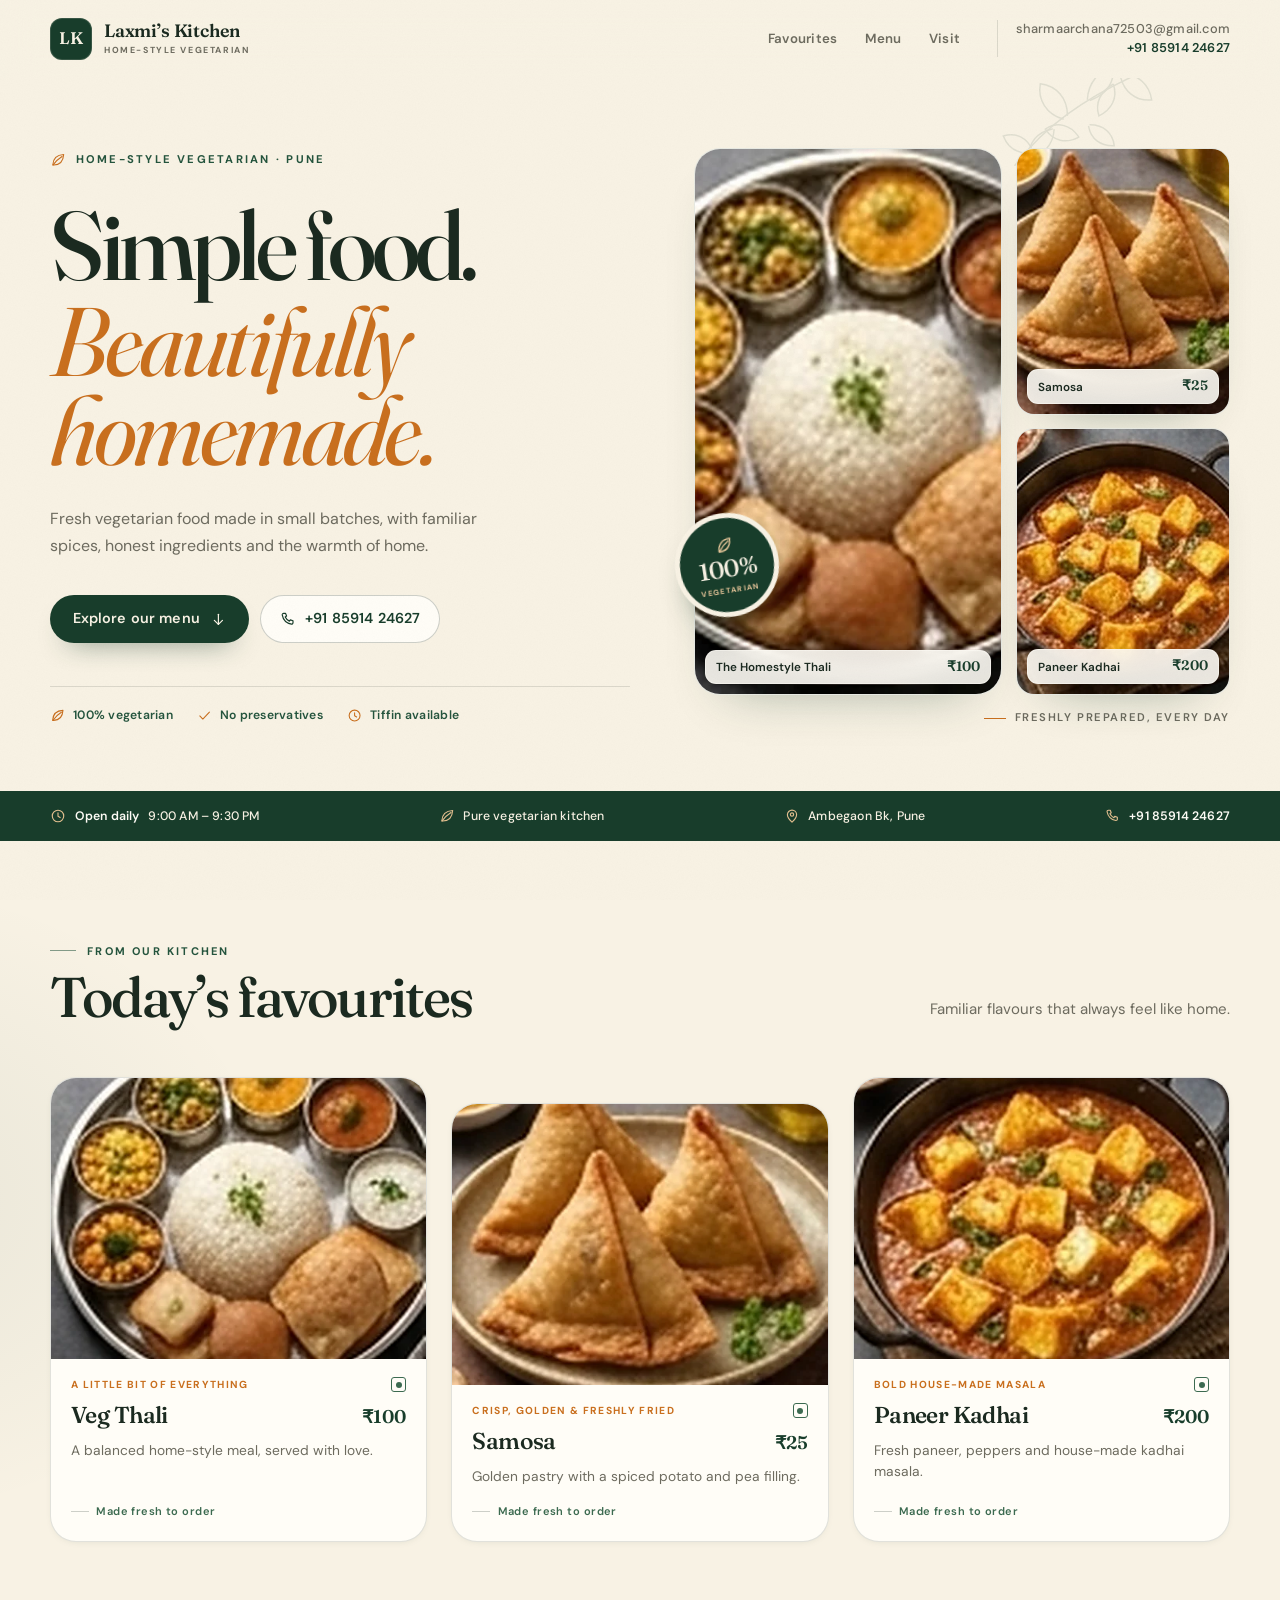
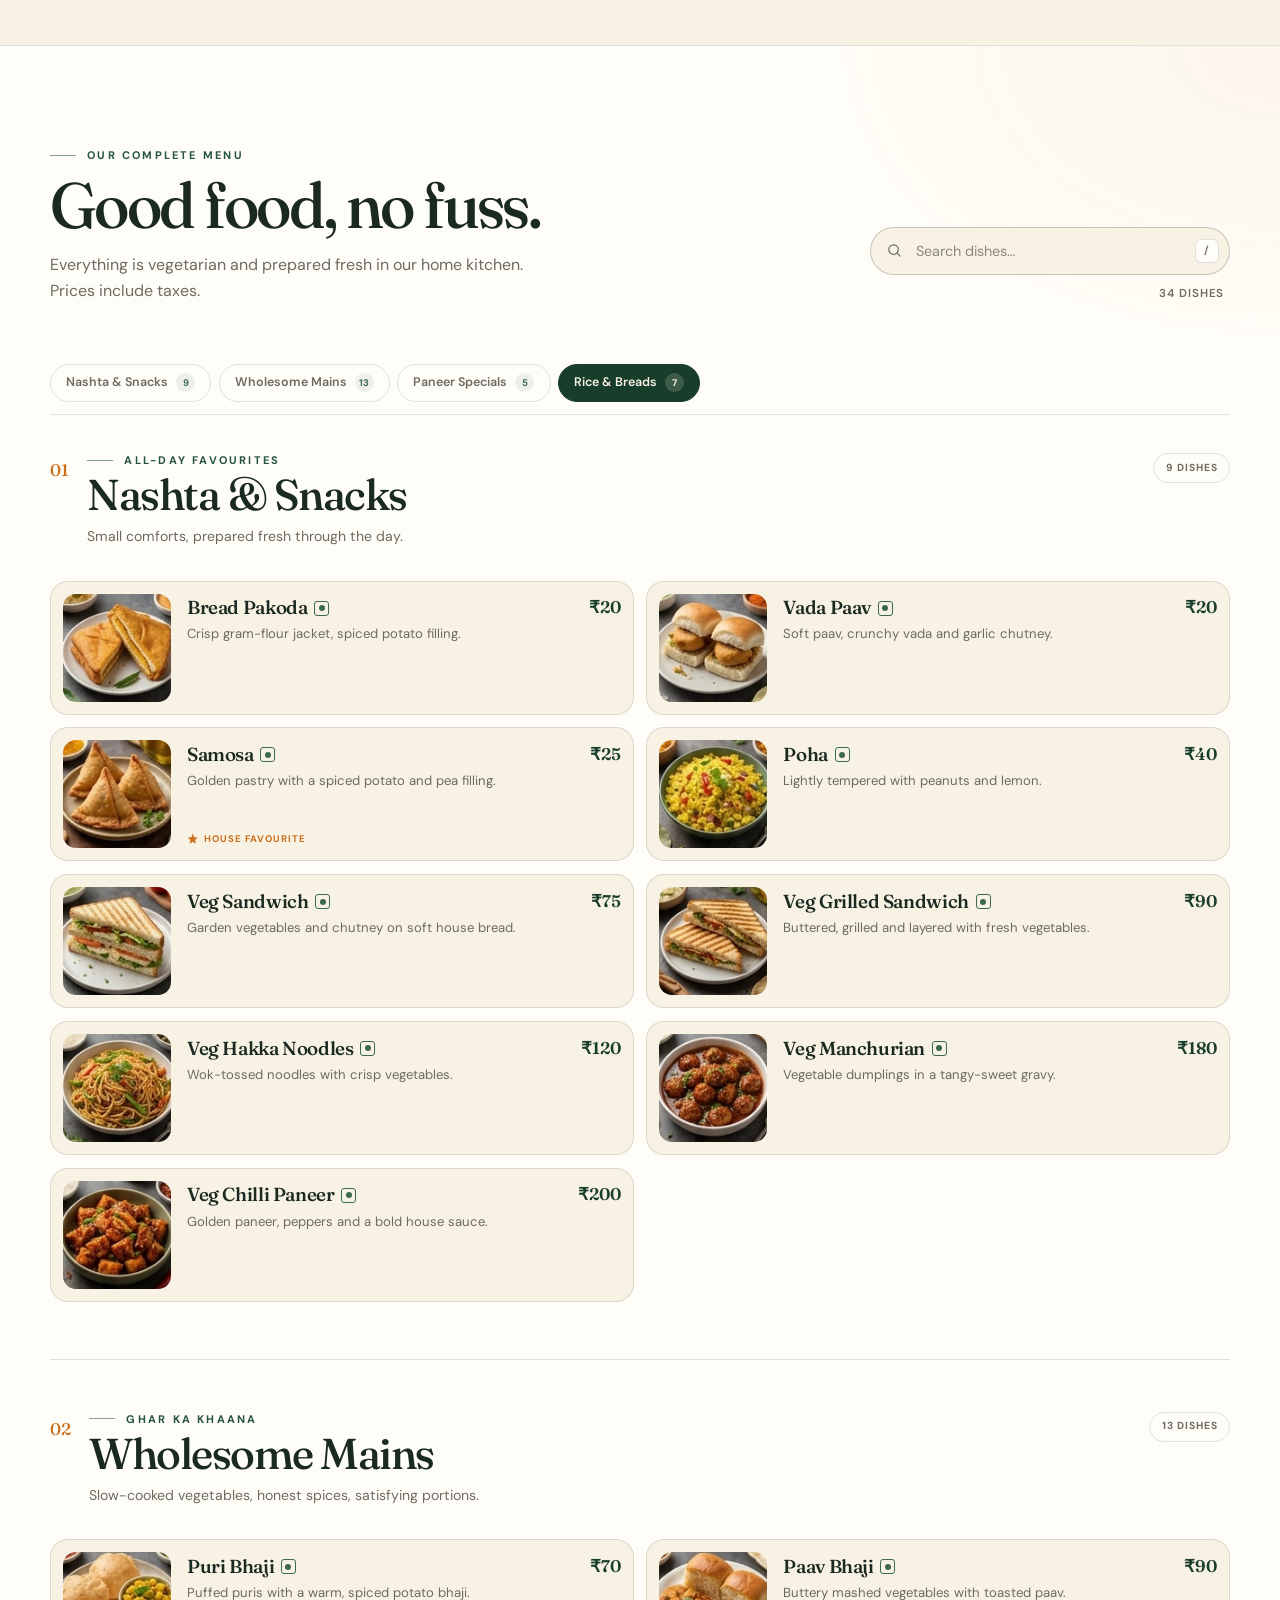
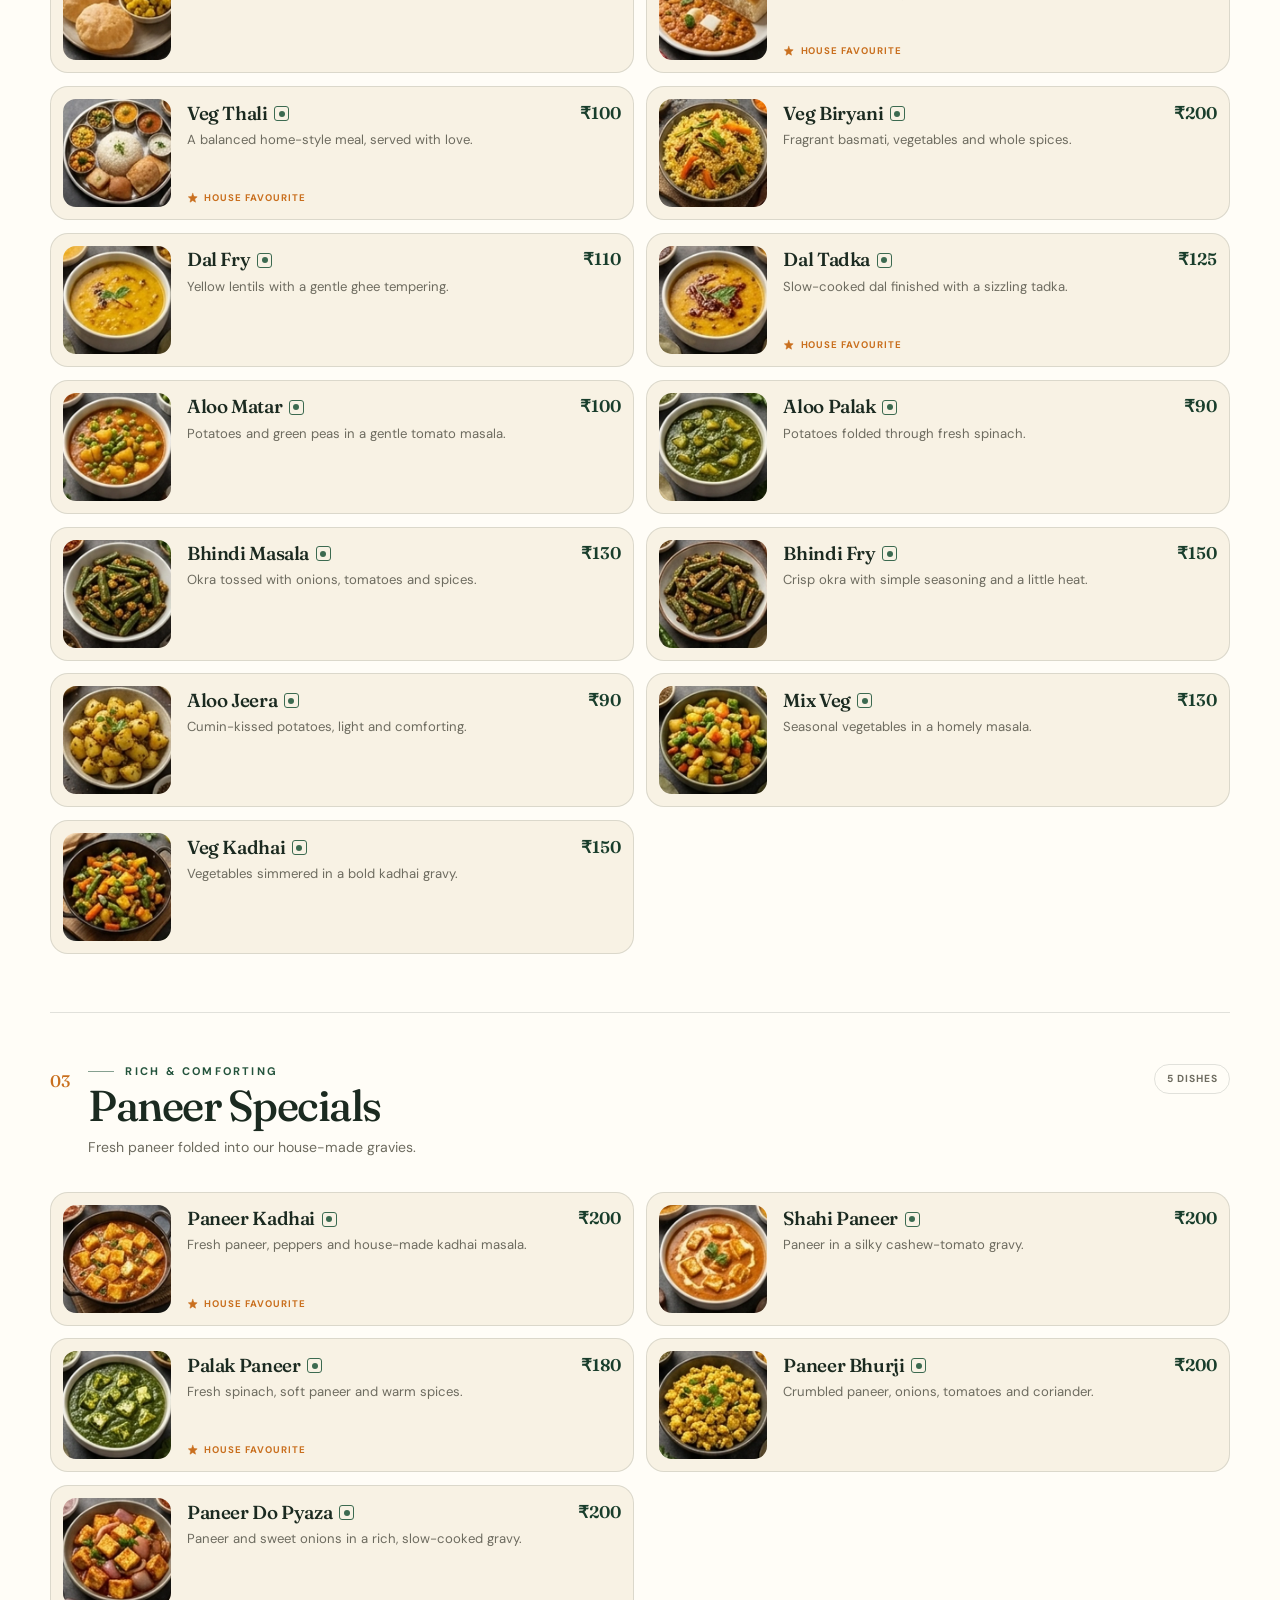
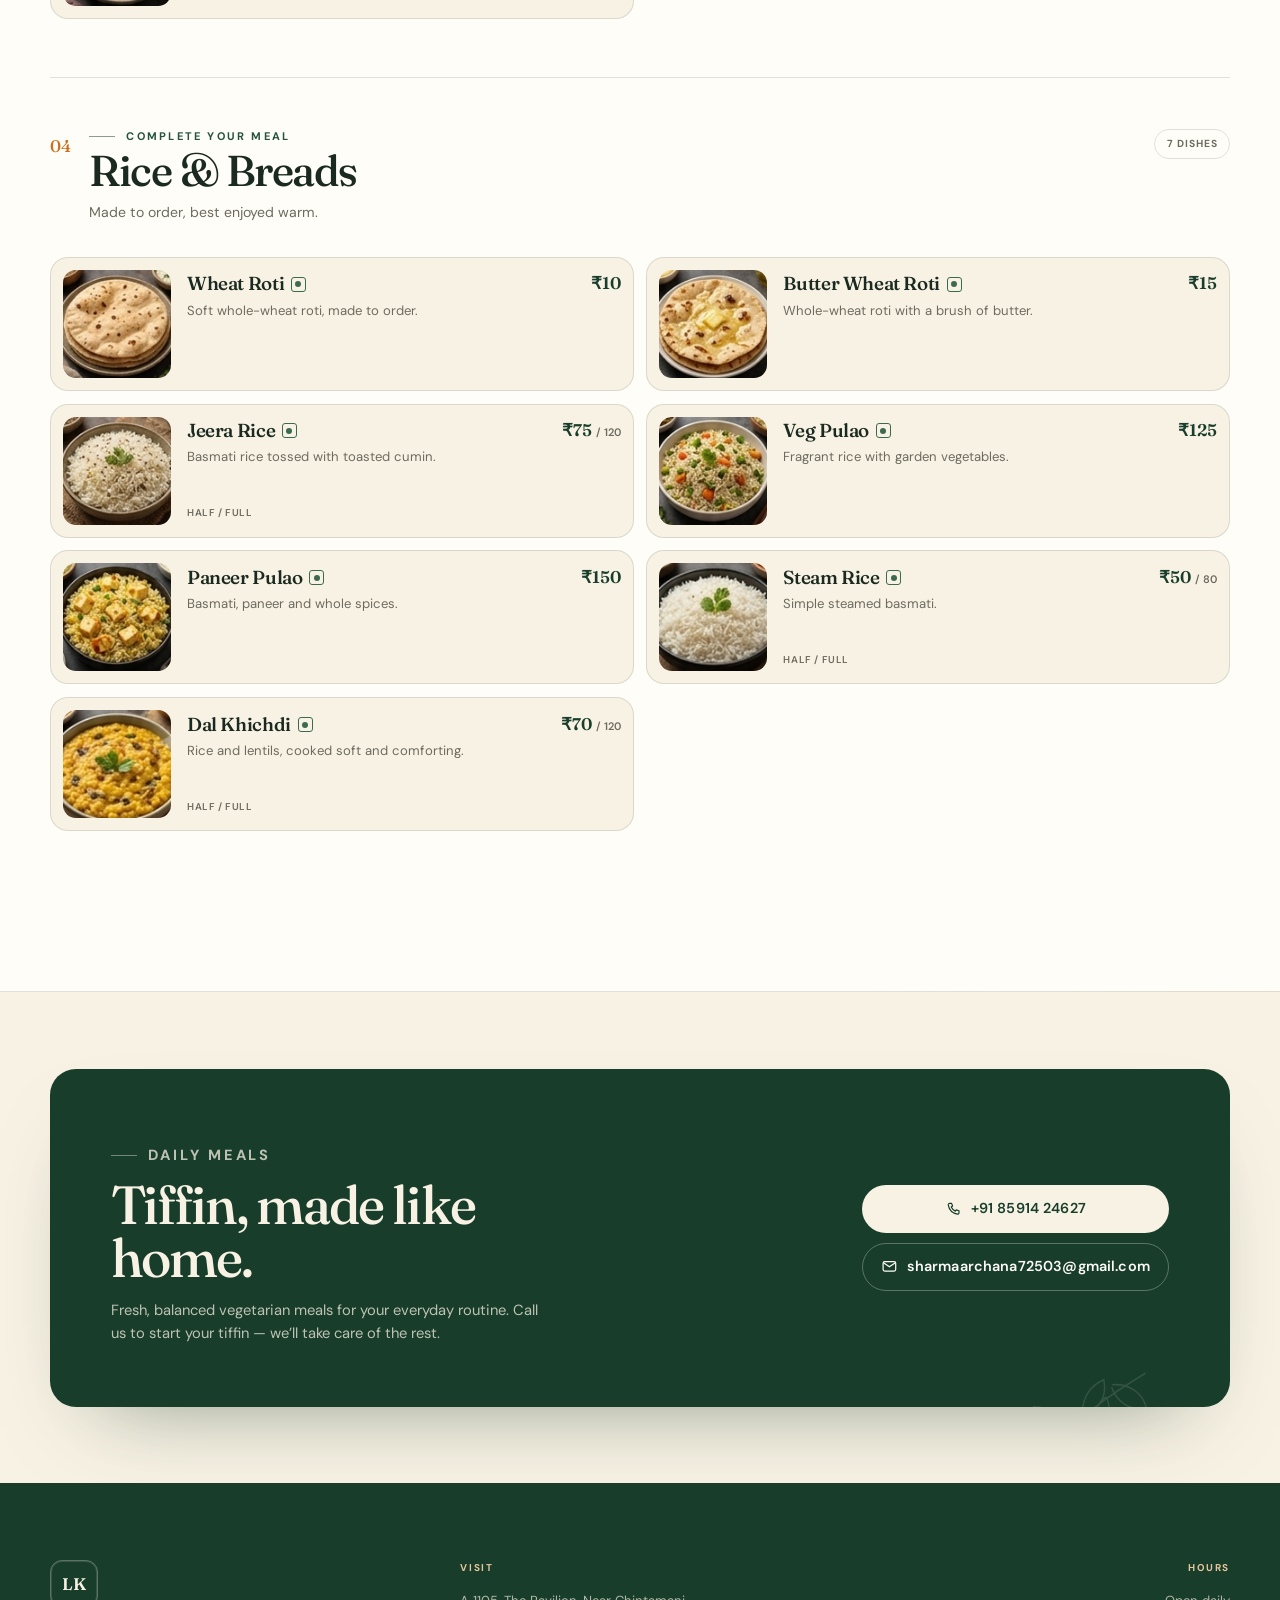
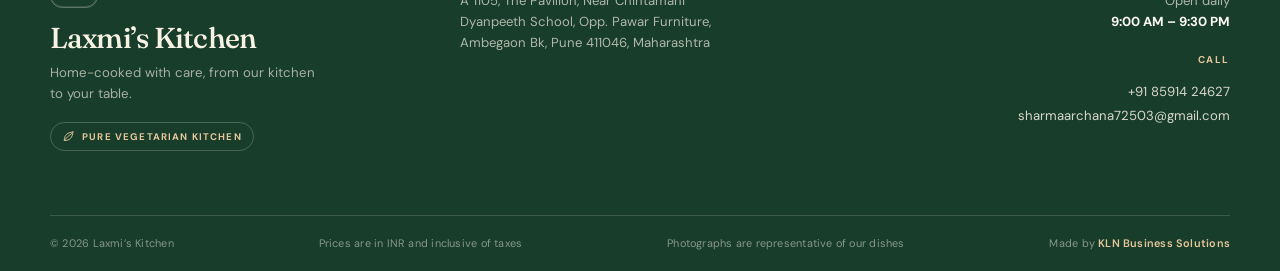
==== commit 535b9ea4: "Remove Idli Sambhar and feature Samosa Drop the Idli Sambhar dish and its photo, update the featured" ====
--- a/index.html
+++ b/index.html
@@ -262,15 +262,15 @@
 
               <figure class="hero-card">
                 <img
-                  src="assets/images/menu/idli-sambhar.webp"
-                  alt="Soft idlis served with sambhar and coconut chutney"
+                  src="assets/images/menu/samosa.webp"
+                  alt="Golden samosas served with chutney"
                   width="480"
                   height="480"
                   decoding="async"
                 />
                 <figcaption>
-                  <span>Idli Sambhar</span>
-                  <strong>₹50</strong>
+                  <span>Samosa</span>
+                  <strong>₹25</strong>
                 </figcaption>
               </figure>
 
@@ -374,7 +374,7 @@
                   <svg class="icon" aria-hidden="true"><use href="#icon-close"></use></svg>
                 </button>
               </label>
-              <p class="menu-count" id="menu-count" aria-live="polite">35 dishes</p>
+              <p class="menu-count" id="menu-count" aria-live="polite">34 dishes</p>
             </div>
           </div>
 
